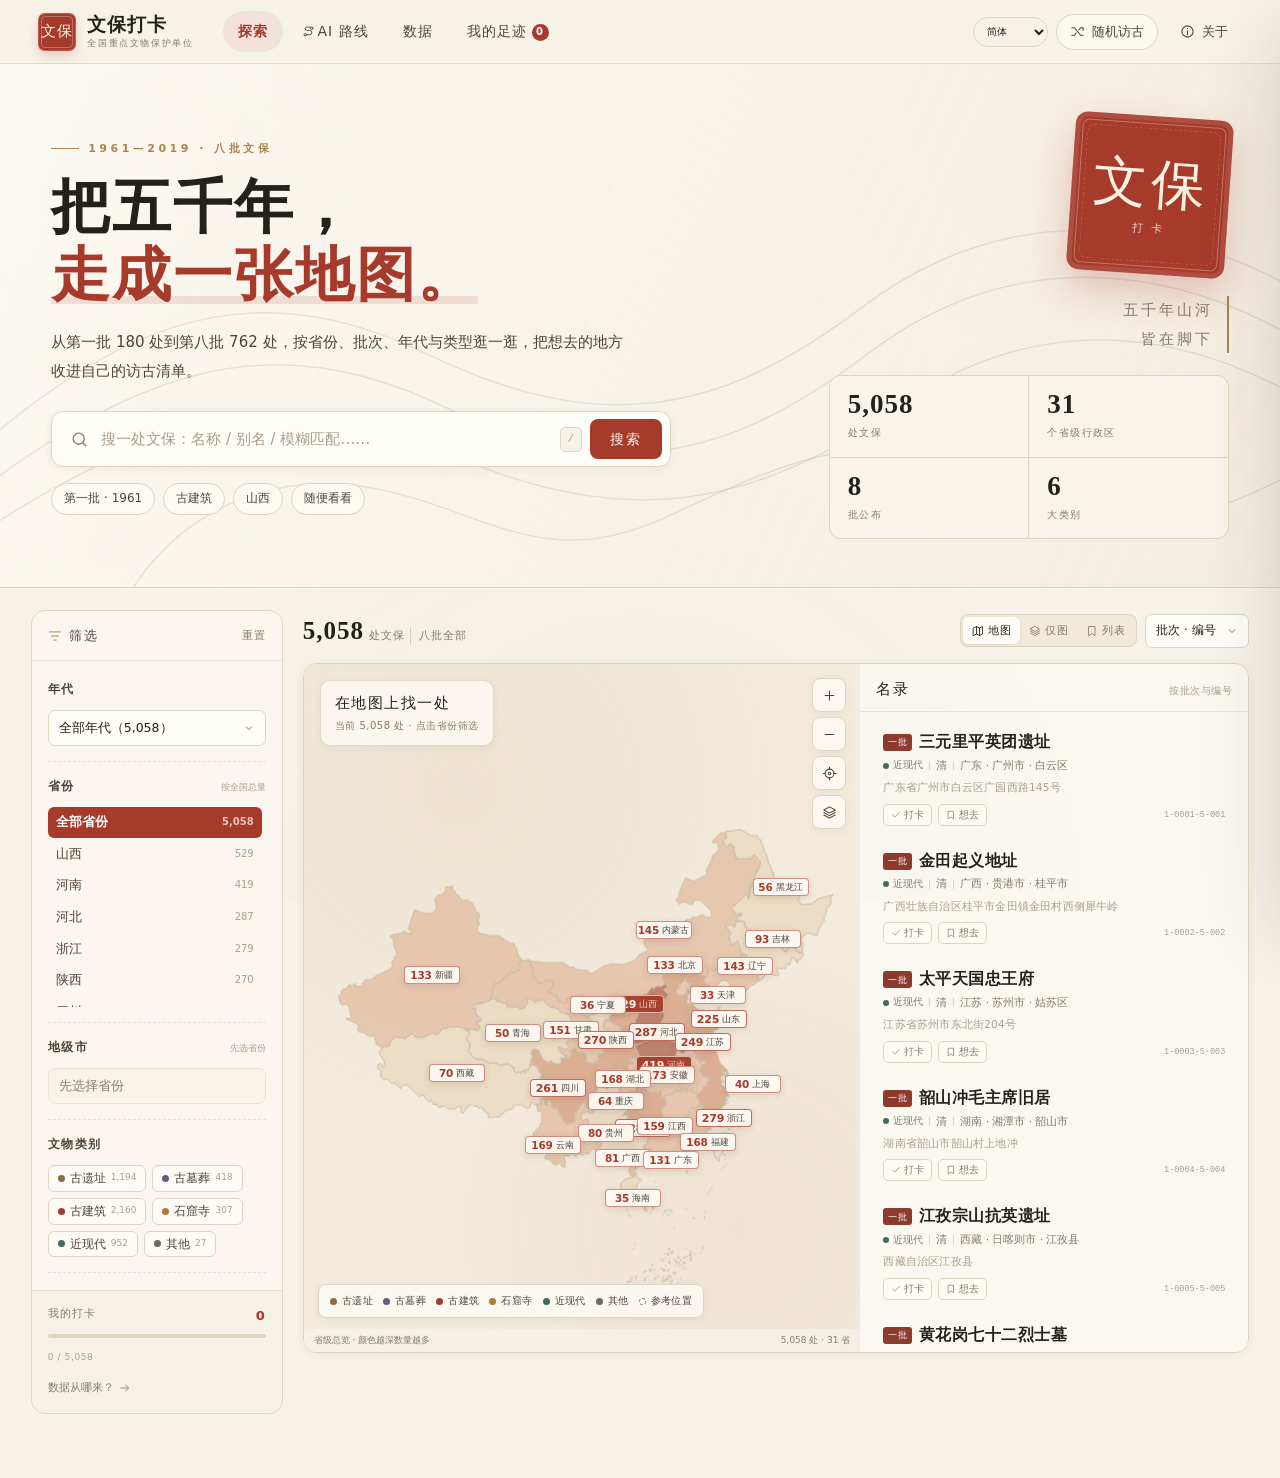
==== index.html @ 7f13c094 "Add files via upload" ====
<!DOCTYPE html>
<html lang="zh-CN">
<head>
<meta charset="utf-8">
<meta name="viewport" content="width=device-width, initial-scale=1, viewport-fit=cover">
<meta name="theme-color" content="#f7f2e8">
<title>文保打卡 · 全国重点文物保护单位地图</title>
<meta name="description" content="聚合国家文物局公布的八批 5058 处全国重点文物保护单位，按省份、批次、类别与年代筛选，在地图上找到下一处想去访古的地方。 / Wenbao Daka: an interactive map of China’s National Key Cultural Heritage Sites.">
<link rel="canonical" href="https://wenbaodaka.com/">
<meta name="robots" content="index,follow">
<meta property="og:type" content="website">
<meta property="og:site_name" content="文保打卡 / Wenbao Daka">
<meta property="og:title" content="文保打卡 · 全国重点文物保护单位地图">
<meta property="og:description" content="5,058 处全国重点文物保护单位，可搜索、筛选、打卡与规划路线。 / An interactive map of China’s National Key Cultural Heritage Sites.">
<meta property="og:url" content="https://wenbaodaka.com/">
<meta name="twitter:card" content="summary">
<meta name="twitter:title" content="文保打卡 · 全国重点文物保护单位地图">
<meta name="twitter:description" content="5,058 处全国重点文物保护单位，可搜索、筛选、打卡与规划路线。">
<link rel="icon" href="data:image/svg+xml,%3Csvg xmlns='http://www.w3.org/2000/svg' viewBox='0 0 64 64'%3E%3Crect width='64' height='64' rx='10' fill='%23a63a2b'/%3E%3Ctext x='32' y='43' font-size='34' text-anchor='middle' fill='%23f7f2e8' font-family='serif'%3E%E6%96%87%3C/text%3E%3C/svg%3E">
<link rel="preconnect" href="https://bkimg.cdn.bcebos.com" crossorigin>
<link rel="stylesheet" href="vendor/leaflet/leaflet.css">
<link rel="stylesheet" href="vendor/markercluster/MarkerCluster.css">
<link rel="stylesheet" href="vendor/markercluster/MarkerCluster.Default.css">
<link rel="stylesheet" href="css/style.css">
</head>
<body>
<svg class="svg-sprite" aria-hidden="true">
  <symbol id="i-search" viewBox="0 0 24 24"><circle cx="11" cy="11" r="7"/><path d="m20 20-3.6-3.6"/></symbol>
  <symbol id="i-map" viewBox="0 0 24 24"><path d="m3 6 6-3 6 3 6-3v15l-6 3-6-3-6 3z"/><path d="M9 3v15M15 6v15"/></symbol>
  <symbol id="i-chart" viewBox="0 0 24 24"><path d="M4 20V10M10 20V4M16 20v-7M22 20H2"/></symbol>
  <symbol id="i-bookmark" viewBox="0 0 24 24"><path d="M6 3h12v18l-6-4-6 4z"/></symbol>
  <symbol id="i-check" viewBox="0 0 24 24"><path d="m4 12 5 5L20 6"/></symbol>
  <symbol id="i-close" viewBox="0 0 24 24"><path d="M5 5l14 14M19 5 5 19"/></symbol>
  <symbol id="i-filter" viewBox="0 0 24 24"><path d="M3 5h18M6 12h12M10 19h4"/></symbol>
  <symbol id="i-compass" viewBox="0 0 24 24"><circle cx="12" cy="12" r="9"/><path d="m15.5 8.5-2 5-5 2 2-5z"/></symbol>
  <symbol id="i-arrow" viewBox="0 0 24 24"><path d="M4 12h15M13 6l6 6-6 6"/></symbol>
  <symbol id="i-copy" viewBox="0 0 24 24"><rect x="8" y="8" width="12" height="12" rx="2"/><path d="M16 8V5a1 1 0 0 0-1-1H5a1 1 0 0 0-1 1v10a1 1 0 0 0 1 1h3"/></symbol>
  <symbol id="i-navi" viewBox="0 0 24 24"><path d="m3 11 18-8-8 18-2-8z"/></symbol>
  <symbol id="i-plus" viewBox="0 0 24 24"><path d="M12 5v14M5 12h14"/></symbol>
  <symbol id="i-minus" viewBox="0 0 24 24"><path d="M5 12h14"/></symbol>
  <symbol id="i-target" viewBox="0 0 24 24"><circle cx="12" cy="12" r="7"/><circle cx="12" cy="12" r="2"/><path d="M12 2v3M12 19v3M2 12h3M19 12h3"/></symbol>
  <symbol id="i-shuffle" viewBox="0 0 24 24"><path d="M3 6h4l10 12h4M17 6h4v4M3 18h4l3-3.6M14 9.5 17 6"/></symbol>
  <symbol id="i-download" viewBox="0 0 24 24"><path d="M12 3v12M7 10l5 5 5-5M4 21h16"/></symbol>
  <symbol id="i-trash" viewBox="0 0 24 24"><path d="M4 7h16M9 7V4h6v3M6 7l1 14h10l1-14M10 11v6M14 11v6"/></symbol>
  <symbol id="i-left" viewBox="0 0 24 24"><path d="m15 5-7 7 7 7"/></symbol>
  <symbol id="i-right" viewBox="0 0 24 24"><path d="m9 5 7 7-7 7"/></symbol>
  <symbol id="i-pin" viewBox="0 0 24 24"><path d="M12 21s7-6.2 7-12A7 7 0 0 0 5 9c0 5.8 7 12 7 12z"/><circle cx="12" cy="9" r="2.5"/></symbol>
  <symbol id="i-calendar" viewBox="0 0 24 24"><rect x="3" y="5" width="18" height="16" rx="2"/><path d="M8 3v4M16 3v4M3 10h18"/></symbol>
  <symbol id="i-info" viewBox="0 0 24 24"><circle cx="12" cy="12" r="9"/><path d="M12 11v6M12 7h.01"/></symbol>
  <symbol id="i-external" viewBox="0 0 24 24"><path d="M14 4h6v6M20 4l-9 9M19 14v5a1 1 0 0 1-1 1H5a1 1 0 0 1-1-1V6a1 1 0 0 1 1-1h5"/></symbol>
  <symbol id="i-layers" viewBox="0 0 24 24"><path d="m12 3 9 5-9 5-9-5z"/><path d="m3 12 9 5 9-5M3 16l9 5 9-5"/></symbol>
  <symbol id="i-pen" viewBox="0 0 24 24"><path d="M4 20h4L20 8l-4-4L4 16z"/><path d="m14 6 4 4"/></symbol>
  <symbol id="i-upload" viewBox="0 0 24 24"><path d="M12 16V4M7 9l5-5 5 5M4 21h16"/></symbol>
  <symbol id="i-route" viewBox="0 0 24 24"><circle cx="6" cy="18" r="2.2"/><circle cx="18" cy="6" r="2.2"/><path d="M8.2 18H14a4 4 0 0 0 0-8H9a3 3 0 0 1 0-6h6.8"/></symbol>
  <symbol id="i-spark" viewBox="0 0 24 24"><path d="M12 2l1.7 5.3L19 9l-5.3 1.7L12 16l-1.7-5.3L5 9l5.3-1.7z"/><path d="M19 15l.8 2.2L22 18l-2.2.8L19 21l-.8-2.2L16 18l2.2-.8z"/></symbol>
  <symbol id="i-train" viewBox="0 0 24 24"><rect x="5" y="3" width="14" height="14" rx="4"/><path d="M5 10h14M8 17l-2 4M16 17l2 4M8 7h.01M16 7h.01"/></symbol>
  <symbol id="i-car" viewBox="0 0 24 24"><path d="m4 14 2-5h12l2 5v5H4z"/><path d="M4 14h16M7 19v2M17 19v2"/><circle cx="7.5" cy="16" r="1.2"/><circle cx="16.5" cy="16" r="1.2"/></symbol>
  <symbol id="i-clock" viewBox="0 0 24 24"><circle cx="12" cy="12" r="9"/><path d="M12 7v5l3 2"/></symbol>
  <symbol id="i-plane" viewBox="0 0 24 24"><path d="m3 13 18-7-7 18-3-8z"/><path d="m11 16 3-3"/></symbol>
  <symbol id="i-walk" viewBox="0 0 24 24"><circle cx="13" cy="4" r="2"/><path d="m10 8-2 5 3 2 1 6M10 8l4 3 3-1M8 21l2-6"/></symbol>
  <symbol id="i-bus" viewBox="0 0 24 24"><rect x="4" y="4" width="16" height="13" rx="3"/><path d="M4 10h16M7 17v3M17 17v3M8 7h.01M16 7h.01"/></symbol>
</svg>

<header class="topbar">
  <a class="brand" href="#/" aria-label="文保打卡首页">
    <span class="brand-seal" data-no-i18n>文保</span>
    <span class="brand-name">文保打卡<small>全国重点文物保护单位</small></span>
  </a>
  <nav class="main-nav" aria-label="主导航">
    <button class="nav-btn is-active" data-view="explore">探索</button>
    <button class="nav-btn" data-view="route"><svg class="nav-route-ico"><use href="#i-route"/></svg>AI 路线</button>
    <button class="nav-btn" data-view="stats">数据</button>
    <button class="nav-btn" data-view="mine">我的足迹<span class="nav-badge js-mine-badge" id="mineBadge">0</span></button>
  </nav>
  <div class="top-actions">
    <label class="lang-switch" title="语言 / Language"><span class="sr-only">语言 / Language</span>
      <select id="langSelect" aria-label="语言 / Language">
        <option value="zh">简体</option>
        <option value="zhHant">繁體</option>
        <option value="en">EN</option>
      </select>
    </label>
    <button class="top-btn" id="randomBtn" title="随机访古"><svg><use href="#i-shuffle"/></svg><span>随机访古</span></button>
    <button class="top-btn ghost" id="aboutBtn" title="关于数据"><svg><use href="#i-info"/></svg><span>关于</span></button>
  </div>
</header>

<nav class="mobile-nav" aria-label="移动端主导航">
  <button class="nav-btn is-active" data-view="explore"><svg><use href="#i-compass"/></svg><span>探索</span></button>
  <button class="nav-btn" data-view="route"><svg><use href="#i-route"/></svg><span>路线</span></button>
  <button class="nav-btn" data-view="stats"><svg><use href="#i-chart"/></svg><span>数据</span></button>
  <button class="nav-btn" data-view="mine"><svg><use href="#i-bookmark"/></svg><span>我的足迹</span><b class="nav-badge js-mine-badge">0</b></button>
</nav>

<main>
  <section class="view" id="exploreView">
    <section class="hero">
      <div class="hero-bg" aria-hidden="true">
        <svg viewBox="0 0 900 420" preserveAspectRatio="xMidYMid slice">
          <g fill="none" stroke="currentColor" stroke-width="1">
            <path d="M-20 330c120-90 210-120 330-64s200 40 300-36 220-70 330 8"/>
            <path d="M-20 360c130-86 220-110 340-58s210 36 310-34 210-62 320 16"/>
            <path d="M-20 300c110-96 200-128 320-70s205 44 305-32 220-72 335 4"/>
            <path d="M80 420c30-70 100-110 180-96s120 62 210 20 150-70 240-22 140 22 220-18"/>
          </g>
        </svg>
      </div>
      <div class="hero-inner">
        <div class="hero-copy">
          <div class="eyebrow"><span></span>1961—2019 · 八批文保</div>
          <h1>把五千年，<br><em>走成一张地图。</em></h1>
          <p class="hero-lead">从第一批 180 处到第八批 762 处，按省份、批次、年代与类型逛一逛，把想去的地方收进自己的访古清单。</p>
          <form class="hero-search" id="searchForm" role="search">
            <svg class="search-icon"><use href="#i-search"/></svg>
            <input id="searchInput" type="search" autocomplete="off" placeholder="搜一处文保：名称 / 别名 / 模糊匹配……" aria-label="搜索全国重点文物保护单位">
            <kbd>/</kbd>
            <button type="submit" class="search-go">搜索</button>
          </form>
          <div class="hero-quick" id="heroQuick">
            <button data-quick="batch:1">第一批 · 1961</button>
            <button data-quick="cat:2">古建筑</button>
            <button data-quick="prov:山西">山西</button>
            <button data-quick="random">随便看看</button>
          </div>
        </div>
        <div class="hero-art" aria-hidden="true">
          <div class="hero-seal" data-no-i18n>文保<small>打卡</small></div>
          <div class="hero-note">五千年山河<br>皆在脚下</div>
          <div class="hero-stats">
            <div><strong id="heroTotal">5058</strong><span>处文保</span></div>
            <div><strong>31</strong><span>个省级行政区</span></div>
            <div><strong>8</strong><span>批公布</span></div>
            <div><strong>6</strong><span>大类别</span></div>
          </div>
        </div>
      </div>
    </section>

    <section class="en-guide" id="enGuide" hidden>
      <div class="en-guide-inner">
        <div class="en-guide-head">
          <span class="eyebrow"><span></span>FOR INTERNATIONAL VISITORS</span>
          <h2>A field guide to China&rsquo;s protected heritage</h2>
          <p>This map covers all 5,058 National Key Cultural Heritage Sites announced from 1961 to 2019. Use <strong>Explore</strong> to filter by period, province, city, category and batch; search works in English names and common Chinese names.</p>
        </div>
        <ul class="en-guide-list">
          <li><strong>Names &amp; addresses</strong> stay in Chinese so you can show them to a taxi driver or copy them into a map app. Tap a site to see its official address and one-tap Amap / Baidu / Tencent links.</li>
          <li><strong>AI Route</strong> automatically chooses high-speed rail or flights between cities, then walking, bus/metro or taxi in town. Train times are estimates: always check 12306 or a station counter for the exact train.</li>
          <li><strong>Check-ins &amp; wishlist</strong> are stored only in this browser. Open <strong>My Trail</strong> to export a backup. Many sites are closed on Mondays or require booking; check the official notice before travelling.</li>
        </ul>
      </div>
    </section>

    <section class="workspace">
      <div class="sidebar-backdrop" id="sidebarBackdrop"></div>
      <aside class="sidebar" id="sidebar">
        <div class="sidebar-head">
          <span><svg><use href="#i-filter"/></svg>筛选</span>
          <div class="sidebar-head-actions">
            <button id="resetFilters">重置</button>
            <button class="sidebar-close" id="sidebarClose" aria-label="关闭筛选"><svg><use href="#i-close"/></svg></button>
          </div>
        </div>
        <div class="filter-scroll">
          <div class="filter-group">
            <div class="filter-title">年代</div>
            <select id="eraSelect" class="select"><option value="">全部年代</option></select>
          </div>
          <div class="filter-group">
            <div class="filter-title">省份 <span class="filter-hint">按全国总量</span></div>
            <div class="province-list" id="provinceList"></div>
          </div>
          <div class="filter-group">
            <div class="filter-title">地级市 <span class="filter-hint" id="cityHint">先选省份</span></div>
            <select id="citySelect" class="select" aria-label="地级市" disabled>
              <option value="">先选择省份</option>
            </select>
          </div>
          <div class="filter-group">
            <div class="filter-title">文物类别</div>
            <div class="chip-grid" id="catFilters"></div>
          </div>
          <div class="filter-group">
            <div class="filter-title">公布批次</div>
            <div class="chip-grid" id="batchFilters"></div>
          </div>
          <div class="filter-group">
            <label class="switch-row">
              <span>只看还没打卡的</span>
              <input type="checkbox" id="onlyUnvisited">
              <i></i>
            </label>
            <label class="switch-row">
              <span>只看想去清单</span>
              <input type="checkbox" id="onlyWish">
              <i></i>
            </label>
          </div>
        </div>
        <div class="sidebar-foot">
          <div class="mini-progress">
            <div><span>我的打卡</span><b id="sideVisited">0</b></div>
            <div class="bar"><i id="sideProgress"></i></div>
            <small id="sideProgressText">0 / 5058</small>
          </div>
          <button class="text-link" id="sidebarAbout">数据从哪来？<svg><use href="#i-arrow"/></svg></button>
        </div>
      </aside>

      <div class="main-panel">
        <div class="result-bar">
          <div class="result-main">
            <button class="mobile-filter" id="mobileFilter"><svg><use href="#i-filter"/></svg>筛选</button>
            <div class="result-count"><strong id="resultCount">5058</strong><span>处文保</span><span class="result-sub" id="resultSub">八批全部</span></div>
            <div class="active-filters" id="activeFilters"></div>
          </div>
          <div class="result-actions">
            <div class="segmented" id="viewToggle" role="group" aria-label="视图切换">
              <button data-mode="both" class="is-active" title="地图与列表"><svg><use href="#i-map"/></svg><span>地图</span></button>
              <button data-mode="map" title="仅地图"><svg><use href="#i-layers"/></svg><span>仅图</span></button>
              <button data-mode="list" title="仅列表"><svg><use href="#i-bookmark"/></svg><span>列表</span></button>
            </div>
            <select id="sortSelect" class="select small" aria-label="排序方式">
              <option value="default">批次 · 编号</option>
              <option value="name">名称</option>
              <option value="era">年代</option>
              <option value="random">随机</option>
            </select>
          </div>
        </div>

        <div class="mobile-prov-strip" id="mobileProvStrip" aria-label="各省文保数量"></div>

        <div class="split" id="split">
          <div class="map-panel">
            <div id="map" role="application" aria-label="全国重点文物保护单位地图"></div>
            <div class="map-top">
              <div class="map-title">在地图上找一处</div>
              <div class="map-sub" id="mapSub">点击省份可筛选 · 滚轮缩放</div>
            </div>
            <div class="map-tools">
              <button id="zoomIn" title="放大" aria-label="放大"><svg><use href="#i-plus"/></svg></button>
              <button id="zoomOut" title="缩小" aria-label="缩小"><svg><use href="#i-minus"/></svg></button>
              <button id="zoomHome" title="回到全国" aria-label="回到全国"><svg><use href="#i-target"/></svg></button>
              <button id="layerBtn" title="切换底图" aria-label="切换底图"><svg><use href="#i-layers"/></svg></button>
            </div>
            <div class="map-legend" id="mapLegend"></div>
            <div class="map-foot">
              <span>© 高德地图</span>
              <span id="mapFootStats">5058 处 · 8 批</span>
            </div>
          </div>
          <div class="list-panel">
            <div class="list-head">
              <span>名录</span>
              <small id="listHint">按批次与编号排列</small>
            </div>
            <div class="site-list" id="siteList"></div>
            <div class="list-sentinel" id="listSentinel"></div>
            <div class="list-empty" id="listEmpty" hidden>
              <div class="empty-seal">无</div>
              <p>没有找到匹配的文保</p>
              <button id="emptyReset">清空筛选</button>
            </div>
          </div>
        </div>
      </div>
    </section>
  </section>

  <section class="view page-view route-view" id="routeView" hidden>
    <div class="page-inner route-inner">
      <header class="page-head route-head">
        <div class="eyebrow"><span></span>AI ROUTE · 行程助手</div>
        <h2>把想去的地方，<em>排成一条路。</em></h2>
        <p>从你的「想去」清单出发，或框选一片区域按兴趣推荐。按地理顺序拆分每日行程，估算火车、自驾和混合交通的走法。</p>
      </header>

      <div class="route-layout">
        <div class="route-panel">
          <div class="route-tabs" id="routeModeTabs" role="tablist">
            <button type="button" data-route-mode="wish" class="is-active" role="tab" aria-selected="true">按想去清单</button>
            <button type="button" data-route-mode="fuzzy" role="tab" aria-selected="false">按兴趣区域</button>
          </div>

          <div class="route-mode-panel" id="routeWishPanel">
            <div class="route-panel-head">
              <div>
                <strong>我的想去清单</strong>
                <span id="routeWishCount">0 处</span>
              </div>
              <a href="#/" class="route-mini-link" data-route-explore>去探索添加 →</a>
            </div>
            <div class="route-wish-list" id="routeWishList"></div>
            <div class="route-empty" id="routeWishEmpty">
              还没有标记想去的地方。去地图或名录里点开一处文保，点一下「想去」就会出现在这里。
            </div>
          </div>

          <div class="route-mode-panel" id="routeFuzzyPanel" hidden>
            <div class="route-field">
              <div class="route-label">想看什么 <small>可多选</small></div>
              <div class="chip-grid route-cat-chips" id="routeCatChips"></div>
            </div>
            <div class="route-grid-2">
              <label class="route-field">
                <span class="route-label">年代</span>
                <select id="routeEra" class="select"><option value="">不限年代</option></select>
              </label>
              <label class="route-field">
                <span class="route-label">省份</span>
                <select id="routeProvince" class="select"><option value="">不限省份</option></select>
              </label>
            </div>
            <label class="route-field">
              <span class="route-label">城市 <small>可选</small></span>
              <select id="routeCity" class="select"><option value="">不限城市</option></select>
            </label>
            <div class="route-region-box">
              <div>
                <strong>大致区域</strong>
                <span id="routeRegionLabel">未框选</span>
              </div>
              <div class="route-region-actions">
                <button type="button" class="route-btn small" id="routeDrawBtn">在地图上框选</button>
                <button type="button" class="route-btn small" id="routeUseViewBtn">用当前范围</button>
                <button type="button" class="route-btn ghost small" id="routeClearRegion">清除框选</button>
              </div>
            </div>
            <div class="route-hint">手机上先把地图缩放 / 拖动到目标区域，再点「用当前范围」；也可以直接按省份 / 城市筛选。</div>
          </div>

          <div class="route-common">
            <div class="route-grid-2">
              <label class="route-field route-origin-field">
                <span class="route-label">出发地</span>
                <span class="route-origin-row">
                  <input id="routeOrigin" class="route-input" list="routeCityOptions" placeholder="如：北京 / 太原" autocomplete="off">
                  <button type="button" class="route-locate" id="routeLocate" title="使用当前位置"><svg><use href="#i-target"/></svg></button>
                </span>
                <datalist id="routeCityOptions"></datalist>
              </label>
              <label class="route-field">
                <span class="route-label">天数</span>
                <select id="routeDays" class="select">
                  <option value="1">1 天</option>
                  <option value="2">2 天</option>
                  <option value="3" selected>3 天</option>
                  <option value="4">4 天</option>
                  <option value="5">5 天</option>
                  <option value="6">6 天</option>
                  <option value="7">7 天</option>
                </select>
              </label>
            </div>
            <label class="route-field">
              <span class="route-label">出发日期 <small>用于车次 / 航班查询</small></span>
              <input id="routeDate" class="route-input" type="date">
            </label>
            <div class="route-grid-2">
              <label class="route-field">
                <span class="route-label">节奏</span>
                <select id="routePace" class="select">
                  <option value="easy">轻松 · 每天 2 处</option>
                  <option value="standard" selected>标准 · 每天 3 处</option>
                  <option value="tight">紧凑 · 每天 4 处</option>
                </select>
              </label>
              <label class="route-field">
                <span class="route-label">当地交通 <small>车站/景点之间</small></span>
                <select id="routeLocal" class="select">
                  <option value="auto" selected>自动：近步行 / 中公交 / 远打车</option>
                  <option value="transit">公共交通优先</option>
                  <option value="taxi">打车为主</option>
                </select>
              </label>
            </div>
            <div class="route-hint">交通方式由系统按距离自动选择：跨城优先高铁 / 动车，远途比较飞机；市内按距离安排步行、公交或打车。</div>
            <label class="route-check">
              <input type="checkbox" id="routeExcludeVisited">
              <span>排除已打卡</span>
            </label>
          </div>

          <div class="route-actions">
            <button type="button" class="route-generate" id="routeGenerate">生成路线 <svg><use href="#i-spark"/></svg></button>
            <span class="route-status" id="routeStatus">本地智能规划 · 车次 / 航班 / 开放时间以官方为准</span>
            <button type="button" class="route-load" id="routeLoadSaved" hidden>读取上次路线</button>
          </div>
        </div>

        <aside class="route-map-card">
          <div class="route-map-head">
            <div>
              <strong>路线地图</strong>
              <span id="routeMapCount">—</span>
            </div>
            <span class="route-map-legend"><i></i>候选点</span>
          </div>
          <div class="route-map" id="routeMap"></div>
          <div class="route-map-tools">
            <button type="button" class="route-map-btn" id="routeMapDraw">框选区域</button>
            <button type="button" class="route-map-btn" id="routeMapUseView">用当前范围</button>
            <button type="button" class="route-map-btn ghost" id="routeMapClear">清除框选</button>
            <span id="routeMapRegion">中国 · 未框选</span>
          </div>
          <div class="route-map-hint" id="routeMapHint">手机上先缩放 / 拖动地图，再点「用当前范围」；桌面也可以拖矩形框选。</div>
        </aside>
      </div>

      <div class="route-result" id="routeResult">
        <div class="route-result-empty">
          <div class="route-result-mark">路</div>
          <h3>还没有生成路线</h3>
          <p>先去「想去」里收几处文保，或者切到「按兴趣区域」，框一片地方，让行程助手排一下。</p>
        </div>
      </div>
    </div>
  </section>

  <section class="view page-view" id="statsView" hidden>
    <div class="page-inner">
      <header class="page-head">
        <div class="eyebrow"><span></span>DATA · 八批文保</div>
        <h2>5058 处文保，<em>如何分布？</em></h2>
        <p>从省份、批次、类别与年代四个切面，看看这份跨越五千年的名单。</p>
      </header>
      <div id="statsContent"></div>
    </div>
  </section>

  <section class="view page-view" id="mineView" hidden>
    <div class="page-inner">
      <header class="page-head">
        <div class="eyebrow"><span></span>MY TRAIL · 我的足迹</div>
        <h2>你走过的，<em>才是你的。</em></h2>
        <p>打卡与想去都只保存在这台设备的浏览器里，不会上传。可以随时导出备份。</p>
      </header>
      <div id="mineContent"></div>
    </div>
  </section>
</main>

<div class="drawer-backdrop" id="drawerBackdrop"></div>
<aside class="drawer" id="drawer" aria-hidden="true" aria-label="文保详情">
  <div class="drawer-scroll" id="drawerContent"></div>
</aside>

<div class="modal-backdrop" id="modalBackdrop"></div>
<div class="modal" id="aboutModal" role="dialog" aria-modal="true" aria-labelledby="aboutTitle" hidden>
  <button class="modal-close" id="aboutClose" aria-label="关闭"><svg><use href="#i-close"/></svg></button>
  <div class="modal-body">
    <div class="eyebrow"><span></span>ABOUT THE DATA</div>
    <h2 id="aboutTitle">关于这份名单</h2>
    <p>「全国重点文物保护单位」是中国不可移动文物的最高保护级别。1961 年至 2019 年，国务院先后公布八批，共 5058 处（不含合并项目）。本站把它们整理成可搜索、可筛选、可打卡的地图。</p>
    <h3>数据来源</h3>
    <ul class="source-list" id="sourceList"></ul>
    <h3>坐标与地址</h3>
    <p id="aboutDisclaimer"></p>
    <p>点位由公开地理编码数据生成；少部分较早批次或同名文保单位的坐标存在偏差，本站结合官方公布地址对明显偏离的点位做了校正。若你发现错误，欢迎以官方公布信息为准。</p>
    <h3>图文说明</h3>
    <p>简介与图片主要来自百度百科（缺失项由本站根据国家文物局公布名录整理），版权归原作者及百度百科所有，仅用于本页面展示；如权利人认为不妥，请联系删除。</p>
    <h3>打卡说明</h3>
    <p>「打卡」和「想去」只写入浏览器 localStorage，不会上传服务器。清理浏览器数据会丢失记录，建议在「我的足迹」中导出备份。</p>
    <h3>版本</h3>
    <p>文保打卡 v1.0 · 数据构建于 <span id="buildDate">2026</span> · 共 <span id="aboutTotal">5058</span> 处</p>
    <div class="modal-foot">
      <a href="https://www.ncha.gov.cn/" target="_blank" rel="noopener">国家文物局<svg><use href="#i-external"/></svg></a>
      <a href="https://doi.org/10.3974/geodb.2024.01.09.V1" target="_blank" rel="noopener">坐标数据集 DOI<svg><use href="#i-external"/></svg></a>
    </div>
  </div>
</div>

<div class="lightbox" id="lightbox" hidden>
  <button class="lightbox-close" id="lightboxClose" aria-label="关闭图片"><svg><use href="#i-close"/></svg></button>
  <img id="lightboxImg" alt="" referrerpolicy="no-referrer">
  <div class="lightbox-caption" id="lightboxCaption"></div>
</div>

<div class="toast" id="toast" role="status" aria-live="polite"></div>
<button class="back-top" id="backTop" aria-label="回到顶部"><svg><use href="#i-left"/></svg></button>

<script src="vendor/leaflet/leaflet.js"></script>
<script src="vendor/markercluster/leaflet.markercluster.js"></script>
<script type="module" src="js/app.js"></script>
</body>
</html>
---- vendor/leaflet/leaflet.css ----
/* required styles */

.leaflet-pane,
.leaflet-tile,
.leaflet-marker-icon,
.leaflet-marker-shadow,
.leaflet-tile-container,
.leaflet-pane > svg,
.leaflet-pane > canvas,
.leaflet-zoom-box,
.leaflet-image-layer,
.leaflet-layer {
	position: absolute;
	left: 0;
	top: 0;
	}
.leaflet-container {
	overflow: hidden;
	}
.leaflet-tile,
.leaflet-marker-icon,
.leaflet-marker-shadow {
	-webkit-user-select: none;
	   -moz-user-select: none;
	        user-select: none;
	  -webkit-user-drag: none;
	}
/* Prevents IE11 from highlighting tiles in blue */
.leaflet-tile::selection {
	background: transparent;
}
/* Safari renders non-retina tile on retina better with this, but Chrome is worse */
.leaflet-safari .leaflet-tile {
	image-rendering: -webkit-optimize-contrast;
	}
/* hack that prevents hw layers "stretching" when loading new tiles */
.leaflet-safari .leaflet-tile-container {
	width: 1600px;
	height: 1600px;
	-webkit-transform-origin: 0 0;
	}
.leaflet-marker-icon,
.leaflet-marker-shadow {
	display: block;
	}
/* .leaflet-container svg: reset svg max-width decleration shipped in Joomla! (joomla.org) 3.x */
/* .leaflet-container img: map is broken in FF if you have max-width: 100% on tiles */
.leaflet-container .leaflet-overlay-pane svg {
	max-width: none !important;
	max-height: none !important;
	}
.leaflet-container .leaflet-marker-pane img,
.leaflet-container .leaflet-shadow-pane img,
.leaflet-container .leaflet-tile-pane img,
.leaflet-container img.leaflet-image-layer,
.leaflet-container .leaflet-tile {
	max-width: none !important;
	max-height: none !important;
	width: auto;
	padding: 0;
	}

.leaflet-container img.leaflet-tile {
	/* See: https://bugs.chromium.org/p/chromium/issues/detail?id=600120 */
	mix-blend-mode: plus-lighter;
}

.leaflet-container.leaflet-touch-zoom {
	-ms-touch-action: pan-x pan-y;
	touch-action: pan-x pan-y;
	}
.leaflet-container.leaflet-touch-drag {
	-ms-touch-action: pinch-zoom;
	/* Fallback for FF which doesn't support pinch-zoom */
	touch-action: none;
	touch-action: pinch-zoom;
}
.leaflet-container.leaflet-touch-drag.leaflet-touch-zoom {
	-ms-touch-action: none;
	touch-action: none;
}
.leaflet-container {
	-webkit-tap-highlight-color: transparent;
}
.leaflet-container a {
	-webkit-tap-highlight-color: rgba(51, 181, 229, 0.4);
}
.leaflet-tile {
	filter: inherit;
	visibility: hidden;
	}
.leaflet-tile-loaded {
	visibility: inherit;
	}
.leaflet-zoom-box {
	width: 0;
	height: 0;
	-moz-box-sizing: border-box;
	     box-sizing: border-box;
	z-index: 800;
	}
/* workaround for https://bugzilla.mozilla.org/show_bug.cgi?id=888319 */
.leaflet-overlay-pane svg {
	-moz-user-select: none;
	}

.leaflet-pane         { z-index: 400; }

.leaflet-tile-pane    { z-index: 200; }
.leaflet-overlay-pane { z-index: 400; }
.leaflet-shadow-pane  { z-index: 500; }
.leaflet-marker-pane  { z-index: 600; }
.leaflet-tooltip-pane   { z-index: 650; }
.leaflet-popup-pane   { z-index: 700; }

.leaflet-map-pane canvas { z-index: 100; }
.leaflet-map-pane svg    { z-index: 200; }

.leaflet-vml-shape {
	width: 1px;
	height: 1px;
	}
.lvml {
	behavior: url(#default#VML);
	display: inline-block;
	position: absolute;
	}


/* control positioning */

.leaflet-control {
	position: relative;
	z-index: 800;
	pointer-events: visiblePainted; /* IE 9-10 doesn't have auto */
	pointer-events: auto;
	}
.leaflet-top,
.leaflet-bottom {
	position: absolute;
	z-index: 1000;
	pointer-events: none;
	}
.leaflet-top {
	top: 0;
	}
.leaflet-right {
	right: 0;
	}
.leaflet-bottom {
	bottom: 0;
	}
.leaflet-left {
	left: 0;
	}
.leaflet-control {
	float: left;
	clear: both;
	}
.leaflet-right .leaflet-control {
	float: right;
	}
.leaflet-top .leaflet-control {
	margin-top: 10px;
	}
.leaflet-bottom .leaflet-control {
	margin-bottom: 10px;
	}
.leaflet-left .leaflet-control {
	margin-left: 10px;
	}
.leaflet-right .leaflet-control {
	margin-right: 10px;
	}


/* zoom and fade animations */

.leaflet-fade-anim .leaflet-popup {
	opacity: 0;
	-webkit-transition: opacity 0.2s linear;
	   -moz-transition: opacity 0.2s linear;
	        transition: opacity 0.2s linear;
	}
.leaflet-fade-anim .leaflet-map-pane .leaflet-popup {
	opacity: 1;
	}
.leaflet-zoom-animated {
	-webkit-transform-origin: 0 0;
	    -ms-transform-origin: 0 0;
	        transform-origin: 0 0;
	}
svg.leaflet-zoom-animated {
	will-change: transform;
}

.leaflet-zoom-anim .leaflet-zoom-animated {
	-webkit-transition: -webkit-transform 0.25s cubic-bezier(0,0,0.25,1);
	   -moz-transition:    -moz-transform 0.25s cubic-bezier(0,0,0.25,1);
	        transition:         transform 0.25s cubic-bezier(0,0,0.25,1);
	}
.leaflet-zoom-anim .leaflet-tile,
.leaflet-pan-anim .leaflet-tile {
	-webkit-transition: none;
	   -moz-transition: none;
	        transition: none;
	}

.leaflet-zoom-anim .leaflet-zoom-hide {
	visibility: hidden;
	}


/* cursors */

.leaflet-interactive {
	cursor: pointer;
	}
.leaflet-grab {
	cursor: -webkit-grab;
	cursor:    -moz-grab;
	cursor:         grab;
	}
.leaflet-crosshair,
.leaflet-crosshair .leaflet-interactive {
	cursor: crosshair;
	}
.leaflet-popup-pane,
.leaflet-control {
	cursor: auto;
	}
.leaflet-dragging .leaflet-grab,
.leaflet-dragging .leaflet-grab .leaflet-interactive,
.leaflet-dragging .leaflet-marker-draggable {
	cursor: move;
	cursor: -webkit-grabbing;
	cursor:    -moz-grabbing;
	cursor:         grabbing;
	}

/* marker & overlays interactivity */
.leaflet-marker-icon,
.leaflet-marker-shadow,
.leaflet-image-layer,
.leaflet-pane > svg path,
.leaflet-tile-container {
	pointer-events: none;
	}

.leaflet-marker-icon.leaflet-interactive,
.leaflet-image-layer.leaflet-interactive,
.leaflet-pane > svg path.leaflet-interactive,
svg.leaflet-image-layer.leaflet-interactive path {
	pointer-events: visiblePainted; /* IE 9-10 doesn't have auto */
	pointer-events: auto;
	}

/* visual tweaks */

.leaflet-container {
	background: #ddd;
	outline-offset: 1px;
	}
.leaflet-container a {
	color: #0078A8;
	}
.leaflet-zoom-box {
	border: 2px dotted #38f;
	background: rgba(255,255,255,0.5);
	}


/* general typography */
.leaflet-container {
	font-family: "Helvetica Neue", Arial, Helvetica, sans-serif;
	font-size: 12px;
	font-size: 0.75rem;
	line-height: 1.5;
	}


/* general toolbar styles */

.leaflet-bar {
	box-shadow: 0 1px 5px rgba(0,0,0,0.65);
	border-radius: 4px;
	}
.leaflet-bar a {
	background-color: #fff;
	border-bottom: 1px solid #ccc;
	width: 26px;
	height: 26px;
	line-height: 26px;
	display: block;
	text-align: center;
	text-decoration: none;
	color: black;
	}
.leaflet-bar a,
.leaflet-control-layers-toggle {
	background-position: 50% 50%;
	background-repeat: no-repeat;
	display: block;
	}
.leaflet-bar a:hover,
.leaflet-bar a:focus {
	background-color: #f4f4f4;
	}
.leaflet-bar a:first-child {
	border-top-left-radius: 4px;
	border-top-right-radius: 4px;
	}
.leaflet-bar a:last-child {
	border-bottom-left-radius: 4px;
	border-bottom-right-radius: 4px;
	border-bottom: none;
	}
.leaflet-bar a.leaflet-disabled {
	cursor: default;
	background-color: #f4f4f4;
	color: #bbb;
	}

.leaflet-touch .leaflet-bar a {
	width: 30px;
	height: 30px;
	line-height: 30px;
	}
.leaflet-touch .leaflet-bar a:first-child {
	border-top-left-radius: 2px;
	border-top-right-radius: 2px;
	}
.leaflet-touch .leaflet-bar a:last-child {
	border-bottom-left-radius: 2px;
	border-bottom-right-radius: 2px;
	}

/* zoom control */

.leaflet-control-zoom-in,
.leaflet-control-zoom-out {
	font: bold 18px 'Lucida Console', Monaco, monospace;
	text-indent: 1px;
	}

.leaflet-touch .leaflet-control-zoom-in, .leaflet-touch .leaflet-control-zoom-out  {
	font-size: 22px;
	}


/* layers control */

.leaflet-control-layers {
	box-shadow: 0 1px 5px rgba(0,0,0,0.4);
	background: #fff;
	border-radius: 5px;
	}
.leaflet-control-layers-toggle {
	background-image: url(images/layers.png);
	width: 36px;
	height: 36px;
	}
.leaflet-retina .leaflet-control-layers-toggle {
	background-image: url(images/layers-2x.png);
	background-size: 26px 26px;
	}
.leaflet-touch .leaflet-control-layers-toggle {
	width: 44px;
	height: 44px;
	}
.leaflet-control-layers .leaflet-control-layers-list,
.leaflet-control-layers-expanded .leaflet-control-layers-toggle {
	display: none;
	}
.leaflet-control-layers-expanded .leaflet-control-layers-list {
	display: block;
	position: relative;
	}
.leaflet-control-layers-expanded {
	padding: 6px 10px 6px 6px;
	color: #333;
	background: #fff;
	}
.leaflet-control-layers-scrollbar {
	overflow-y: scroll;
	overflow-x: hidden;
	padding-right: 5px;
	}
.leaflet-control-layers-selector {
	margin-top: 2px;
	position: relative;
	top: 1px;
	}
.leaflet-control-layers label {
	display: block;
	font-size: 13px;
	font-size: 1.08333em;
	}
.leaflet-control-layers-separator {
	height: 0;
	border-top: 1px solid #ddd;
	margin: 5px -10px 5px -6px;
	}

/* Default icon URLs */
.leaflet-default-icon-path { /* used only in path-guessing heuristic, see L.Icon.Default */
	background-image: url(images/marker-icon.png);
	}


/* attribution and scale controls */

.leaflet-container .leaflet-control-attribution {
	background: #fff;
	background: rgba(255, 255, 255, 0.8);
	margin: 0;
	}
.leaflet-control-attribution,
.leaflet-control-scale-line {
	padding: 0 5px;
	color: #333;
	line-height: 1.4;
	}
.leaflet-control-attribution a {
	text-decoration: none;
	}
.leaflet-control-attribution a:hover,
.leaflet-control-attribution a:focus {
	text-decoration: underline;
	}
.leaflet-attribution-flag {
	display: inline !important;
	vertical-align: baseline !important;
	width: 1em;
	height: 0.6669em;
	}
.leaflet-left .leaflet-control-scale {
	margin-left: 5px;
	}
.leaflet-bottom .leaflet-control-scale {
	margin-bottom: 5px;
	}
.leaflet-control-scale-line {
	border: 2px solid #777;
	border-top: none;
	line-height: 1.1;
	padding: 2px 5px 1px;
	white-space: nowrap;
	-moz-box-sizing: border-box;
	     box-sizing: border-box;
	background: rgba(255, 255, 255, 0.8);
	text-shadow: 1px 1px #fff;
	}
.leaflet-control-scale-line:not(:first-child) {
	border-top: 2px solid #777;
	border-bottom: none;
	margin-top: -2px;
	}
.leaflet-control-scale-line:not(:first-child):not(:last-child) {
	border-bottom: 2px solid #777;
	}

.leaflet-touch .leaflet-control-attribution,
.leaflet-touch .leaflet-control-layers,
.leaflet-touch .leaflet-bar {
	box-shadow: none;
	}
.leaflet-touch .leaflet-control-layers,
.leaflet-touch .leaflet-bar {
	border: 2px solid rgba(0,0,0,0.2);
	background-clip: padding-box;
	}


/* popup */

.leaflet-popup {
	position: absolute;
	text-align: center;
	margin-bottom: 20px;
	}
.leaflet-popup-content-wrapper {
	padding: 1px;
	text-align: left;
	border-radius: 12px;
	}
.leaflet-popup-content {
	margin: 13px 24px 13px 20px;
	line-height: 1.3;
	font-size: 13px;
	font-size: 1.08333em;
	min-height: 1px;
	}
.leaflet-popup-content p {
	margin: 17px 0;
	margin: 1.3em 0;
	}
.leaflet-popup-tip-container {
	width: 40px;
	height: 20px;
	position: absolute;
	left: 50%;
	margin-top: -1px;
	margin-left: -20px;
	overflow: hidden;
	pointer-events: none;
	}
.leaflet-popup-tip {
	width: 17px;
	height: 17px;
	padding: 1px;

	margin: -10px auto 0;
	pointer-events: auto;

	-webkit-transform: rotate(45deg);
	   -moz-transform: rotate(45deg);
	    -ms-transform: rotate(45deg);
	        transform: rotate(45deg);
	}
.leaflet-popup-content-wrapper,
.leaflet-popup-tip {
	background: white;
	color: #333;
	box-shadow: 0 3px 14px rgba(0,0,0,0.4);
	}
.leaflet-container a.leaflet-popup-close-button {
	position: absolute;
	top: 0;
	right: 0;
	border: none;
	text-align: center;
	width: 24px;
	height: 24px;
	font: 16px/24px Tahoma, Verdana, sans-serif;
	color: #757575;
	text-decoration: none;
	background: transparent;
	}
.leaflet-container a.leaflet-popup-close-button:hover,
.leaflet-container a.leaflet-popup-close-button:focus {
	color: #585858;
	}
.leaflet-popup-scrolled {
	overflow: auto;
	}

.leaflet-oldie .leaflet-popup-content-wrapper {
	-ms-zoom: 1;
	}
.leaflet-oldie .leaflet-popup-tip {
	width: 24px;
	margin: 0 auto;

	-ms-filter: "progid:DXImageTransform.Microsoft.Matrix(M11=0.70710678, M12=0.70710678, M21=-0.70710678, M22=0.70710678)";
	filter: progid:DXImageTransform.Microsoft.Matrix(M11=0.70710678, M12=0.70710678, M21=-0.70710678, M22=0.70710678);
	}

.leaflet-oldie .leaflet-control-zoom,
.leaflet-oldie .leaflet-control-layers,
.leaflet-oldie .leaflet-popup-content-wrapper,
.leaflet-oldie .leaflet-popup-tip {
	border: 1px solid #999;
	}


/* div icon */

.leaflet-div-icon {
	background: #fff;
	border: 1px solid #666;
	}


/* Tooltip */
/* Base styles for the element that has a tooltip */
.leaflet-tooltip {
	position: absolute;
	padding: 6px;
	background-color: #fff;
	border: 1px solid #fff;
	border-radius: 3px;
	color: #222;
	white-space: nowrap;
	-webkit-user-select: none;
	-moz-user-select: none;
	-ms-user-select: none;
	user-select: none;
	pointer-events: none;
	box-shadow: 0 1px 3px rgba(0,0,0,0.4);
	}
.leaflet-tooltip.leaflet-interactive {
	cursor: pointer;
	pointer-events: auto;
	}
.leaflet-tooltip-top:before,
.leaflet-tooltip-bottom:before,
.leaflet-tooltip-left:before,
.leaflet-tooltip-right:before {
	position: absolute;
	pointer-events: none;
	border: 6px solid transparent;
	background: transparent;
	content: "";
	}

/* Directions */

.leaflet-tooltip-bottom {
	margin-top: 6px;
}
.leaflet-tooltip-top {
	margin-top: -6px;
}
.leaflet-tooltip-bottom:before,
.leaflet-tooltip-top:before {
	left: 50%;
	margin-left: -6px;
	}
.leaflet-tooltip-top:before {
	bottom: 0;
	margin-bottom: -12px;
	border-top-color: #fff;
	}
.leaflet-tooltip-bottom:before {
	top: 0;
	margin-top: -12px;
	margin-left: -6px;
	border-bottom-color: #fff;
	}
.leaflet-tooltip-left {
	margin-left: -6px;
}
.leaflet-tooltip-right {
	margin-left: 6px;
}
.leaflet-tooltip-left:before,
.leaflet-tooltip-right:before {
	top: 50%;
	margin-top: -6px;
	}
.leaflet-tooltip-left:before {
	right: 0;
	margin-right: -12px;
	border-left-color: #fff;
	}
.leaflet-tooltip-right:before {
	left: 0;
	margin-left: -12px;
	border-right-color: #fff;
	}

/* Printing */

@media print {
	/* Prevent printers from removing background-images of controls. */
	.leaflet-control {
		-webkit-print-color-adjust: exact;
		print-color-adjust: exact;
		}
	}
---- vendor/markercluster/MarkerCluster.css ----
.leaflet-cluster-anim .leaflet-marker-icon, .leaflet-cluster-anim .leaflet-marker-shadow {
	-webkit-transition: -webkit-transform 0.3s ease-out, opacity 0.3s ease-in;
	-moz-transition: -moz-transform 0.3s ease-out, opacity 0.3s ease-in;
	-o-transition: -o-transform 0.3s ease-out, opacity 0.3s ease-in;
	transition: transform 0.3s ease-out, opacity 0.3s ease-in;
}

.leaflet-cluster-spider-leg {
	/* stroke-dashoffset (duration and function) should match with leaflet-marker-icon transform in order to track it exactly */
	-webkit-transition: -webkit-stroke-dashoffset 0.3s ease-out, -webkit-stroke-opacity 0.3s ease-in;
	-moz-transition: -moz-stroke-dashoffset 0.3s ease-out, -moz-stroke-opacity 0.3s ease-in;
	-o-transition: -o-stroke-dashoffset 0.3s ease-out, -o-stroke-opacity 0.3s ease-in;
	transition: stroke-dashoffset 0.3s ease-out, stroke-opacity 0.3s ease-in;
}
---- vendor/markercluster/MarkerCluster.Default.css ----
.marker-cluster-small {
	background-color: rgba(181, 226, 140, 0.6);
	}
.marker-cluster-small div {
	background-color: rgba(110, 204, 57, 0.6);
	}

.marker-cluster-medium {
	background-color: rgba(241, 211, 87, 0.6);
	}
.marker-cluster-medium div {
	background-color: rgba(240, 194, 12, 0.6);
	}

.marker-cluster-large {
	background-color: rgba(253, 156, 115, 0.6);
	}
.marker-cluster-large div {
	background-color: rgba(241, 128, 23, 0.6);
	}

	/* IE 6-8 fallback colors */
.leaflet-oldie .marker-cluster-small {
	background-color: rgb(181, 226, 140);
	}
.leaflet-oldie .marker-cluster-small div {
	background-color: rgb(110, 204, 57);
	}

.leaflet-oldie .marker-cluster-medium {
	background-color: rgb(241, 211, 87);
	}
.leaflet-oldie .marker-cluster-medium div {
	background-color: rgb(240, 194, 12);
	}

.leaflet-oldie .marker-cluster-large {
	background-color: rgb(253, 156, 115);
	}
.leaflet-oldie .marker-cluster-large div {
	background-color: rgb(241, 128, 23);
}

.marker-cluster {
	background-clip: padding-box;
	border-radius: 20px;
	}
.marker-cluster div {
	width: 30px;
	height: 30px;
	margin-left: 5px;
	margin-top: 5px;

	text-align: center;
	border-radius: 15px;
	font: 12px "Helvetica Neue", Arial, Helvetica, sans-serif;
	}
.marker-cluster span {
	line-height: 30px;
	}
---- css/style.css ----
/* =========================================================
   文保打卡 · 视觉系统
   纸、墨、朱砂、金
   ========================================================= */
:root {
  --paper: #f7f2e8;
  --paper-2: #f1e9da;
  --paper-3: #e9dfcc;
  --card: #fcf9f3;
  --ink: #24211b;
  --ink-2: #4b453a;
  --muted: #847b6b;
  --faint: #a99f8e;
  --line: #ded4c2;
  --line-soft: #e9e1d2;
  --red: #a63a2b;
  --red-2: #bf503c;
  --red-soft: #f3e2dc;
  --gold: #a9854f;
  --gold-soft: #efe4cf;
  --jade: #456b5e;
  --jade-soft: #e0e9e4;
  --blue: #3d5c78;
  --shadow-sm: 0 2px 8px rgba(58, 45, 25, 0.06);
  --shadow: 0 14px 40px rgba(58, 45, 25, 0.12);
  --shadow-lg: 0 30px 80px rgba(45, 34, 18, 0.2);
  --serif: "Songti SC", "STSong", "Noto Serif SC", "Source Han Serif SC", "SimSun", serif;
  --sans: "PingFang SC", "Microsoft YaHei", "Noto Sans SC", "Hiragino Sans GB", system-ui, -apple-system, sans-serif;
  --mono: "SFMono-Regular", Consolas, "Liberation Mono", monospace;
  --radius: 14px;
  --topbar-h: 64px;
  --ease: cubic-bezier(0.22, 1, 0.36, 1);
}

* { box-sizing: border-box; }
html { scroll-behavior: smooth; }
.sr-only { position: absolute !important; width: 1px; height: 1px; padding: 0; margin: -1px; overflow: hidden; clip: rect(0, 0, 0, 0); white-space: nowrap; border: 0; }
body {
  margin: 0;
  background: var(--paper);
  color: var(--ink);
  font-family: var(--sans);
  font-size: 15px;
  line-height: 1.65;
  -webkit-font-smoothing: antialiased;
  text-rendering: optimizeLegibility;
  overflow-x: hidden;
}
body::before {
  content: "";
  position: fixed;
  inset: 0;
  z-index: 0;
  pointer-events: none;
  opacity: 0.5;
  background-image:
    radial-gradient(circle at 12% 20%, rgba(169, 133, 79, 0.06), transparent 38%),
    radial-gradient(circle at 88% 8%, rgba(166, 58, 43, 0.045), transparent 32%),
    radial-gradient(circle at 50% 100%, rgba(69, 107, 94, 0.05), transparent 45%);
}
body.no-scroll { overflow: hidden; }
::selection { background: rgba(166, 58, 43, 0.18); }
a { color: inherit; text-decoration: none; }
button, input, select, textarea { font: inherit; color: inherit; }
button { cursor: pointer; border: 0; background: none; padding: 0; }
img { max-width: 100%; display: block; }
svg { width: 1em; height: 1em; fill: none; stroke: currentColor; stroke-width: 1.7; stroke-linecap: round; stroke-linejoin: round; }
.svg-sprite { position: absolute; width: 0; height: 0; overflow: hidden; }
[hidden] { display: none !important; }
:focus-visible { outline: 2px solid var(--red); outline-offset: 3px; }

/* ---------- 顶部 ---------- */
.topbar {
  position: sticky;
  top: 0;
  z-index: 900;
  height: var(--topbar-h);
  display: flex;
  align-items: center;
  gap: 30px;
  padding: 0 clamp(18px, 3vw, 44px);
  background: rgba(247, 242, 232, 0.9);
  border-bottom: 1px solid rgba(222, 212, 194, 0.8);
  backdrop-filter: saturate(140%) blur(14px);
  -webkit-backdrop-filter: saturate(140%) blur(14px);
}
.brand { display: flex; align-items: center; gap: 11px; flex: none; }
.brand-seal {
  width: 38px;
  height: 38px;
  display: grid;
  place-items: center;
  background: var(--red);
  color: #fbf3e6;
  font-family: var(--serif);
  font-size: 15px;
  letter-spacing: 1px;
  border-radius: 7px;
  box-shadow: inset 0 0 0 1px rgba(255, 255, 255, 0.18), 0 4px 10px rgba(166, 58, 43, 0.22);
  position: relative;
  overflow: hidden;
}
.brand-seal::after {
  content: "";
  position: absolute;
  inset: 3px;
  border: 1px solid rgba(255, 255, 255, 0.28);
  border-radius: 4px;
}
.brand-name {
  font-family: var(--serif);
  font-size: 19px;
  font-weight: 700;
  letter-spacing: 1px;
  line-height: 1.1;
  display: flex;
  flex-direction: column;
}
.brand-name small {
  font-family: var(--sans);
  font-size: 9px;
  letter-spacing: 1.6px;
  color: var(--muted);
  font-weight: 400;
  margin-top: 3px;
}
.main-nav { display: flex; align-items: center; gap: 4px; }
.nav-btn {
  position: relative;
  padding: 9px 15px;
  border-radius: 999px;
  color: var(--ink-2);
  font-size: 14px;
  letter-spacing: 1px;
  transition: background 0.2s, color 0.2s;
}
.nav-btn:hover { background: rgba(222, 212, 194, 0.5); }
.nav-btn.is-active { color: var(--red); background: var(--red-soft); font-weight: 600; }
.nav-route-ico { width: 13px; height: 13px; vertical-align: -2px; margin-right: 2px; }
.nav-badge {
  display: inline-grid;
  place-items: center;
  min-width: 17px;
  height: 17px;
  margin-left: 5px;
  padding: 0 4px;
  border-radius: 999px;
  background: var(--red);
  color: #fff;
  font-size: 10px;
  font-weight: 600;
  vertical-align: 1px;
}
.nav-btn.is-active .nav-badge { background: var(--red); }
.lang-switch { display: inline-flex; align-items: center; }
.lang-switch select { height: 30px; padding: 0 24px 0 9px; border: 1px solid var(--line); border-radius: 999px; background: var(--paper); color: var(--ink-3); font: inherit; font-size: 10px; cursor: pointer; }
.lang-switch select:focus { outline: none; border-color: var(--gold); }
.en-guide { background: #f7f1e5; border-top: 1px solid var(--line-soft); border-bottom: 1px solid var(--line-soft); }
.en-guide-inner { max-width: 1120px; margin: 0 auto; padding: 26px 24px 24px; }
.en-guide-head h2 { margin: 7px 0 8px; font-family: var(--serif); font-size: clamp(22px, 3vw, 30px); font-weight: 600; color: var(--ink); }
.en-guide-head p { max-width: 850px; margin: 0; color: var(--ink-3); font-size: 13px; line-height: 1.9; }
.en-guide-list { display: grid; grid-template-columns: repeat(3, minmax(0, 1fr)); gap: 14px; margin: 18px 0 0; padding: 0; list-style: none; }
.en-guide-list li { padding: 13px 14px; border: 1px solid var(--line); border-radius: 8px; background: rgba(255, 252, 245, 0.65); color: var(--ink-3); font-size: 12px; line-height: 1.8; }
.en-guide-list strong { color: var(--ink); }
@media (max-width: 760px) {
  .lang-switch select { height: 28px; padding-left: 8px; padding-right: 20px; font-size: 10px; }
  .en-guide-inner { padding: 20px 16px 18px; }
  .en-guide-head h2 { font-size: 22px; }
  .en-guide-head p { font-size: 12px; }
  .en-guide-list { grid-template-columns: 1fr; gap: 9px; }
  .en-guide-list li { font-size: 11px; }
}
.top-actions { margin-left: auto; display: flex; align-items: center; gap: 8px; }
.top-btn {
  display: flex;
  align-items: center;
  gap: 7px;
  height: 36px;
  padding: 0 13px;
  border-radius: 999px;
  border: 1px solid var(--line);
  background: rgba(252, 249, 243, 0.7);
  font-size: 13px;
  color: var(--ink-2);
  transition: all 0.2s;
}
.top-btn svg { width: 15px; height: 15px; }
.top-btn:hover { border-color: var(--gold); color: var(--red); background: #fff; }
.top-btn.ghost { border-color: transparent; background: transparent; }

/* ---------- Hero ---------- */
.hero {
  position: relative;
  overflow: hidden;
  border-bottom: 1px solid var(--line);
  background:
    linear-gradient(115deg, rgba(252, 249, 243, 0.92) 0%, rgba(247, 242, 232, 0.6) 55%, rgba(241, 233, 218, 0.5) 100%);
}
.hero-bg { position: absolute; inset: 0; color: rgba(133, 124, 109, 0.18); pointer-events: none; }
.hero-bg svg { width: 100%; height: 100%; }
.hero-inner {
  position: relative;
  z-index: 1;
  max-width: 1560px;
  margin: 0 auto;
  padding: 52px clamp(22px, 4vw, 64px) 48px;
  display: grid;
  grid-template-columns: minmax(0, 1fr) 400px;
  gap: clamp(30px, 5vw, 80px);
  align-items: center;
}
.eyebrow {
  display: flex;
  align-items: center;
  gap: 9px;
  font-size: 11px;
  letter-spacing: 3.5px;
  color: var(--gold);
  text-transform: uppercase;
  font-weight: 600;
}
.eyebrow span { width: 28px; height: 1px; background: var(--gold); display: inline-block; }
.hero h1 {
  font-family: var(--serif);
  font-size: clamp(38px, 4.6vw, 64px);
  line-height: 1.16;
  margin: 16px 0 18px;
  letter-spacing: 2px;
  font-weight: 700;
  color: var(--ink);
}
.hero h1 em {
  font-style: normal;
  color: var(--red);
  position: relative;
  white-space: nowrap;
}
.hero h1 em::after {
  content: "";
  position: absolute;
  left: 0;
  right: 0;
  bottom: 4px;
  height: 8px;
  background: rgba(166, 58, 43, 0.13);
  z-index: -1;
}
.hero-lead {
  max-width: 580px;
  color: var(--ink-2);
  font-size: 15px;
  line-height: 1.9;
  margin: 0 0 26px;
}
.hero-search {
  position: relative;
  display: flex;
  align-items: center;
  max-width: 620px;
  height: 56px;
  padding: 0 8px 0 18px;
  background: #fffdf8;
  border: 1px solid var(--line);
  border-radius: 12px;
  box-shadow: var(--shadow-sm);
  transition: border-color 0.2s, box-shadow 0.2s;
}
.hero-search:focus-within { border-color: var(--gold); box-shadow: 0 0 0 4px rgba(169, 133, 79, 0.1), var(--shadow-sm); }
.search-icon { width: 19px; height: 19px; color: var(--muted); flex: none; }
.hero-search input {
  flex: 1;
  min-width: 0;
  height: 100%;
  border: 0;
  outline: 0;
  background: transparent;
  padding: 0 12px;
  font-size: 15px;
}
.hero-search input::placeholder { color: var(--faint); }
.hero-search kbd {
  flex: none;
  font-family: var(--mono);
  font-size: 11px;
  color: var(--faint);
  border: 1px solid var(--line);
  background: var(--paper);
  border-radius: 5px;
  padding: 2px 7px;
  margin-right: 8px;
}
.search-go {
  flex: none;
  height: 40px;
  padding: 0 20px;
  border-radius: 8px;
  background: var(--red);
  color: #fff8ee;
  font-size: 14px;
  letter-spacing: 2px;
  transition: background 0.2s, transform 0.2s;
}
.search-go:hover { background: var(--red-2); }
.search-go:active { transform: scale(0.97); }
.hero-quick { display: flex; flex-wrap: wrap; gap: 8px; margin-top: 16px; }
.hero-quick button {
  font-size: 12px;
  color: var(--ink-2);
  border: 1px solid var(--line);
  background: rgba(255, 253, 248, 0.7);
  padding: 5px 12px;
  border-radius: 999px;
  transition: all 0.2s;
}
.hero-quick button:hover { border-color: var(--red); color: var(--red); background: #fff; }

.hero-art { position: relative; display: flex; flex-direction: column; align-items: flex-end; gap: 22px; }
.hero-seal {
  width: 158px;
  height: 158px;
  display: flex;
  flex-direction: column;
  align-items: center;
  justify-content: center;
  background: var(--red);
  color: #fbf1e1;
  font-family: var(--serif);
  font-size: 54px;
  line-height: 1;
  letter-spacing: 4px;
  border-radius: 12px;
  transform: rotate(4deg);
  box-shadow: 0 18px 38px rgba(166, 58, 43, 0.26), inset 0 0 0 5px rgba(255, 250, 240, 0.1);
  position: relative;
}
.hero-seal::before, .hero-seal::after {
  content: "";
  position: absolute;
  border: 1px solid rgba(255, 248, 236, 0.32);
  border-radius: 7px;
}
.hero-seal::before { inset: 7px; }
.hero-seal::after { inset: 12px; border-style: dashed; opacity: 0.55; }
.hero-seal small {
  display: block;
  font-family: var(--sans);
  font-size: 11px;
  letter-spacing: 8px;
  margin-top: 12px;
  padding-left: 8px;
  opacity: 0.85;
}
.hero-note {
  font-family: var(--serif);
  font-size: 15px;
  line-height: 1.9;
  color: var(--muted);
  letter-spacing: 3px;
  text-align: right;
  border-right: 2px solid var(--gold);
  padding-right: 14px;
}
.hero-stats {
  width: 100%;
  display: grid;
  grid-template-columns: repeat(2, 1fr);
  gap: 1px;
  background: var(--line);
  border: 1px solid var(--line);
  border-radius: 12px;
  overflow: hidden;
}
.hero-stats div { background: rgba(252, 249, 243, 0.88); padding: 15px 18px; }
.hero-stats strong {
  display: block;
  font-family: var(--serif);
  font-size: 27px;
  line-height: 1;
  color: var(--ink);
  letter-spacing: 1px;
}
.hero-stats span { display: block; font-size: 10px; color: var(--muted); letter-spacing: 1.4px; margin-top: 7px; }

/* ---------- 工作区 ---------- */
.workspace {
  max-width: 1600px;
  margin: 0 auto;
  padding: 22px clamp(14px, 2.4vw, 38px) 64px;
  display: grid;
  grid-template-columns: 252px minmax(0, 1fr);
  gap: 20px;
  align-items: start;
}
.sidebar {
  position: sticky;
  top: calc(var(--topbar-h) + 16px);
  height: calc(100vh - var(--topbar-h) - 32px);
  display: flex;
  flex-direction: column;
  background: rgba(252, 249, 243, 0.72);
  border: 1px solid var(--line);
  border-radius: var(--radius);
  overflow: hidden;
  z-index: 20;
}
.sidebar-head {
  display: flex;
  align-items: center;
  justify-content: space-between;
  padding: 14px 16px;
  border-bottom: 1px solid var(--line-soft);
  font-size: 13px;
  letter-spacing: 2px;
  color: var(--ink-2);
}
.sidebar-head span { display: flex; align-items: center; gap: 7px; }
.sidebar-head svg { width: 14px; height: 14px; color: var(--gold); }
.sidebar-head button { font-size: 11px; color: var(--muted); letter-spacing: 1px; }
.sidebar-head button:hover { color: var(--red); }
.filter-scroll { flex: 1; overflow-y: auto; padding: 4px 16px 18px; scrollbar-width: thin; }
.filter-group { padding: 15px 0; border-bottom: 1px dashed var(--line-soft); }
.filter-group:last-child { border-bottom: 0; }
.filter-title {
  display: flex;
  align-items: baseline;
  justify-content: space-between;
  font-size: 12px;
  font-weight: 600;
  letter-spacing: 1.4px;
  color: var(--ink-2);
  margin-bottom: 10px;
}
.filter-hint { font-size: 9px; color: var(--faint); font-weight: 400; letter-spacing: 0; }
.province-list { display: flex; flex-direction: column; gap: 1px; max-height: 200px; overflow-y: auto; padding-right: 4px; scrollbar-width: thin; }
.province-item {
  display: flex;
  align-items: center;
  justify-content: space-between;
  gap: 8px;
  padding: 5px 8px;
  border-radius: 6px;
  font-size: 12.5px;
  color: var(--ink-2);
  text-align: left;
  transition: background 0.15s, color 0.15s;
}
.province-item span:last-child { font-size: 10px; color: var(--faint); font-variant-numeric: tabular-nums; }
.province-item:hover { background: var(--paper-2); }
.province-item.is-active { background: var(--red); color: #fff; }
.province-item.is-active span:last-child { color: rgba(255, 255, 255, 0.7); }
.province-item.all { font-weight: 600; }
.province-item.is-zero { opacity: 0.35; }
.chip-grid { display: flex; flex-wrap: wrap; gap: 6px; }
.chip {
  display: inline-flex;
  align-items: center;
  gap: 5px;
  padding: 5px 9px;
  border: 1px solid var(--line);
  border-radius: 6px;
  background: rgba(255, 253, 248, 0.6);
  font-size: 11.5px;
  color: var(--ink-2);
  line-height: 1.3;
  transition: all 0.15s;
}
.chip b { font-weight: 500; font-size: 9px; color: var(--faint); font-variant-numeric: tabular-nums; }
.chip:hover { border-color: var(--gold); }
.chip.is-active { background: var(--ink); border-color: var(--ink); color: #f9f4e9; }
.chip.is-active b { color: rgba(249, 244, 233, 0.55); }
.chip .dot { width: 7px; height: 7px; border-radius: 50%; background: var(--c, var(--gold)); }
.chip.is-zero { opacity: 0.38; }
.select {
  width: 100%;
  height: 36px;
  padding: 0 32px 0 10px;
  border: 1px solid var(--line);
  border-radius: 7px;
  background: #fffdf8 url("data:image/svg+xml,%3Csvg xmlns='http://www.w3.org/2000/svg' width='12' height='12' viewBox='0 0 24 24' fill='none' stroke='%23847b6b' stroke-width='2'%3E%3Cpath d='m6 9 6 6 6-6'/%3E%3C/svg%3E") no-repeat right 10px center;
  appearance: none;
  font-size: 12.5px;
}
.select.small { width: auto; height: 34px; font-size: 12px; }
.select:disabled { opacity: 0.55; cursor: not-allowed; background: rgba(239, 231, 217, 0.55); }
.switch-row {
  display: flex;
  align-items: center;
  justify-content: space-between;
  gap: 10px;
  padding: 6px 0;
  font-size: 12.5px;
  color: var(--ink-2);
  cursor: pointer;
}
.switch-row input { position: absolute; opacity: 0; pointer-events: none; }
.switch-row i {
  width: 34px;
  height: 19px;
  border-radius: 999px;
  background: var(--line);
  position: relative;
  flex: none;
  transition: background 0.2s;
}
.switch-row i::after {
  content: "";
  position: absolute;
  top: 2px;
  left: 2px;
  width: 15px;
  height: 15px;
  border-radius: 50%;
  background: #fff;
  box-shadow: 0 1px 3px rgba(0, 0, 0, 0.18);
  transition: transform 0.2s var(--ease);
}
.switch-row input:checked + i { background: var(--jade); }
.switch-row input:checked + i::after { transform: translateX(15px); }
.sidebar-foot { padding: 14px 16px; border-top: 1px solid var(--line-soft); background: rgba(241, 233, 218, 0.4); }
.mini-progress > div:first-child { display: flex; justify-content: space-between; font-size: 11px; color: var(--muted); letter-spacing: 1px; }
.mini-progress b { color: var(--red); font-size: 13px; }
.mini-progress .bar { height: 4px; border-radius: 99px; background: var(--line); margin: 7px 0 5px; overflow: hidden; }
.mini-progress .bar i { display: block; height: 100%; background: linear-gradient(90deg, var(--gold), var(--red)); border-radius: 99px; transition: width 0.5s var(--ease); }
.mini-progress small { font-size: 9px; color: var(--faint); letter-spacing: 0.6px; }
.text-link { margin-top: 12px; display: inline-flex; align-items: center; gap: 5px; font-size: 11px; color: var(--muted); }
.text-link svg { width: 12px; height: 12px; }
.text-link:hover { color: var(--red); }

.main-panel { min-width: 0; }
.result-bar {
  display: flex;
  align-items: center;
  justify-content: space-between;
  gap: 14px;
  flex-wrap: wrap;
  margin-bottom: 12px;
  min-height: 40px;
}
.result-main { display: flex; align-items: center; gap: 12px; flex-wrap: wrap; }
.result-count { display: flex; align-items: baseline; gap: 5px; }
.result-count strong { font-family: var(--serif); font-size: 25px; letter-spacing: 1px; color: var(--ink); }
.result-count span { font-size: 11px; color: var(--muted); letter-spacing: 1px; }
.result-sub { padding-left: 8px; border-left: 1px solid var(--line); }
.active-filters { display: flex; gap: 5px; flex-wrap: wrap; }
.active-filter {
  display: inline-flex;
  align-items: center;
  gap: 4px;
  font-size: 10.5px;
  background: var(--gold-soft);
  color: #7a5a2e;
  border-radius: 999px;
  padding: 3px 8px;
}
.active-filter button { display: grid; place-items: center; width: 13px; height: 13px; color: #7a5a2e; }
.active-filter svg { width: 9px; height: 9px; }
.result-actions { display: flex; align-items: center; gap: 8px; }
.segmented { display: flex; padding: 2px; background: var(--paper-2); border: 1px solid var(--line); border-radius: 8px; }
.segmented button {
  display: flex;
  align-items: center;
  gap: 4px;
  padding: 5px 9px;
  border-radius: 6px;
  font-size: 10.5px;
  color: var(--muted);
  letter-spacing: 0.5px;
}
.segmented svg { width: 12px; height: 12px; }
.segmented button.is-active { background: #fffdf8; color: var(--ink); box-shadow: 0 1px 3px rgba(58, 45, 25, 0.08); }
.mobile-filter { display: none; }
.mobile-prov-strip { display: none; }

/* ---------- 地图与列表 ---------- */
.split {
  display: grid;
  grid-template-columns: minmax(0, 1.32fr) minmax(350px, 0.92fr);
  height: calc(100vh - 210px);
  min-height: 540px;
  max-height: 920px;
  border: 1px solid var(--line);
  border-radius: var(--radius);
  overflow: hidden;
  background: var(--card);
  box-shadow: var(--shadow-sm);
}
.split.mode-map { grid-template-columns: 1fr; }
.split.mode-list { grid-template-columns: 1fr; }
.split.mode-map .list-panel, .split.mode-list .map-panel { display: none; }
.map-panel { position: relative; min-height: 0; background: #e9e1d1; }
#map { position: absolute; inset: 0; z-index: 1; background: #e9e1d1; }
.map-top {
  position: absolute;
  z-index: 410;
  top: 16px;
  left: 16px;
  background: rgba(252, 249, 243, 0.9);
  border: 1px solid rgba(222, 212, 194, 0.9);
  border-radius: 10px;
  padding: 10px 14px;
  box-shadow: var(--shadow-sm);
  backdrop-filter: blur(8px);
  pointer-events: none;
}
.map-title { font-family: var(--serif); font-size: 15px; letter-spacing: 1.5px; }
.map-sub { font-size: 10px; color: var(--muted); letter-spacing: 0.5px; margin-top: 2px; }
.map-tools {
  position: absolute;
  z-index: 410;
  right: 14px;
  top: 14px;
  display: flex;
  flex-direction: column;
  gap: 5px;
}
.map-tools button {
  width: 34px;
  height: 34px;
  display: grid;
  place-items: center;
  background: rgba(252, 249, 243, 0.94);
  border: 1px solid var(--line);
  border-radius: 8px;
  color: var(--ink-2);
  box-shadow: var(--shadow-sm);
  transition: all 0.15s;
}
.map-tools button:hover { background: #fff; color: var(--red); }
.map-tools svg { width: 15px; height: 15px; }
.map-legend {
  position: absolute;
  z-index: 410;
  left: 14px;
  bottom: 34px;
  display: flex;
  flex-wrap: wrap;
  gap: 5px 10px;
  max-width: calc(100% - 28px);
  padding: 8px 11px;
  background: rgba(252, 249, 243, 0.9);
  border: 1px solid var(--line);
  border-radius: 8px;
  backdrop-filter: blur(8px);
  box-shadow: var(--shadow-sm);
}
.legend-item { display: flex; align-items: center; gap: 5px; font-size: 10px; color: var(--ink-2); letter-spacing: 0.4px; cursor: pointer; }
.legend-item i { width: 7px; height: 7px; border-radius: 50%; background: var(--c); }
.legend-item.is-off { opacity: 0.35; }
.map-foot {
  position: absolute;
  z-index: 410;
  left: 0;
  right: 0;
  bottom: 0;
  display: flex;
  justify-content: space-between;
  padding: 4px 10px;
  font-size: 9px;
  color: rgba(36, 33, 27, 0.55);
  background: rgba(247, 242, 232, 0.72);
  pointer-events: none;
}
.list-panel { display: flex; flex-direction: column; min-height: 0; background: #fbf8f1; }
.list-head {
  display: flex;
  align-items: baseline;
  justify-content: space-between;
  padding: 13px 16px 9px;
  border-bottom: 1px solid var(--line-soft);
}
.list-head span { font-family: var(--serif); font-size: 15px; letter-spacing: 2px; }
.list-head small { font-size: 9.5px; color: var(--faint); letter-spacing: 0.5px; }
.site-list { flex: 1; overflow-y: auto; padding: 8px 10px 20px; scrollbar-width: thin; scroll-behavior: smooth; }
.site-card {
  position: relative;
  display: block;
  width: 100%;
  text-align: left;
  padding: 11px 12px 10px;
  border: 1px solid transparent;
  border-radius: 10px;
  background: transparent;
  transition: background 0.15s, border-color 0.15s, transform 0.15s;
  cursor: pointer;
}
.site-card + .site-card { margin-top: 2px; }
.site-card::before {
  content: "";
  position: absolute;
  left: 0;
  top: 12px;
  bottom: 12px;
  width: 2px;
  border-radius: 2px;
  background: transparent;
  transition: background 0.15s;
}
.site-card:hover { background: #fff; border-color: var(--line-soft); }
.site-card:hover::before { background: var(--gold); }
.site-card.is-active { background: #fff; border-color: var(--line); box-shadow: var(--shadow-sm); }
.site-card.is-active::before { background: var(--red); }
.card-top { display: flex; align-items: center; gap: 7px; }
.card-name {
  font-family: var(--serif);
  font-size: 15.5px;
  font-weight: 700;
  letter-spacing: 0.5px;
  line-height: 1.35;
  flex: 1;
  min-width: 0;
  overflow: hidden;
  text-overflow: ellipsis;
  white-space: nowrap;
}
.card-name mark { background: rgba(169, 133, 79, 0.22); color: inherit; padding: 0 1px; border-radius: 2px; }
.card-alias { margin: 2px 0 0 0; color: var(--faint); font-size: 10px; line-height: 1.5; }
.detail-alias { margin: 2px 0 4px; color: var(--faint); font-size: 11px; }
.card-meta { display: flex; align-items: center; gap: 6px; margin-top: 4px; font-size: 10.5px; color: var(--muted); }
.card-meta .sep { width: 1px; height: 9px; background: var(--line); }
.card-addr {
  margin: 5px 0 0;
  font-size: 10.5px;
  color: var(--faint);
  white-space: nowrap;
  overflow: hidden;
  text-overflow: ellipsis;
  letter-spacing: 0.2px;
}
.card-foot { display: flex; align-items: center; gap: 6px; margin-top: 7px; }
.mini-btn {
  display: inline-flex;
  align-items: center;
  gap: 3px;
  height: 22px;
  padding: 0 7px;
  border: 1px solid var(--line);
  border-radius: 5px;
  font-size: 9.5px;
  color: var(--muted);
  background: rgba(255, 253, 248, 0.5);
  transition: all 0.15s;
}
.mini-btn svg { width: 10px; height: 10px; }
.mini-btn:hover { border-color: var(--gold); color: var(--ink); }
.mini-btn.is-on { background: var(--jade); border-color: var(--jade); color: #fff; }
.mini-btn.wish.is-on { background: var(--gold); border-color: var(--gold); }
.card-code { margin-left: auto; font-family: var(--mono); font-size: 8.5px; color: var(--faint); letter-spacing: 0; }
.card-flags { display: flex; gap: 3px; }
.flag {
  font-size: 8px;
  padding: 1px 4px;
  border-radius: 2px;
  background: var(--paper-2);
  color: var(--muted);
  letter-spacing: 0.5px;
}
.flag.visited { background: var(--jade-soft); color: var(--jade); }
.flag.wish { background: var(--gold-soft); color: #8a6428; }
.flag.approx { background: #eee9df; color: #8d8373; }
.batch-badge {
  flex: none;
  display: inline-flex;
  align-items: center;
  height: 17px;
  padding: 0 5px;
  border-radius: 3px;
  font-size: 8.5px;
  letter-spacing: 0.3px;
  color: #fff;
  background: var(--ink-2);
}
.batch-badge.b1 { background: #8c3b2c; }
.batch-badge.b2 { background: #9b5a35; }
.batch-badge.b3 { background: #7e6a3f; }
.batch-badge.b4 { background: #556b4f; }
.batch-badge.b5 { background: #3f615d; }
.batch-badge.b6 { background: #3f5874; }
.batch-badge.b7 { background: #5c5470; }
.batch-badge.b8 { background: #6d4b45; }
.cat-label { display: inline-flex; align-items: center; gap: 4px; font-size: 10px; color: var(--muted); }
.cat-label i { width: 6px; height: 6px; border-radius: 50%; background: var(--c); }
.list-sentinel { height: 1px; }
.list-empty { padding: 60px 24px; text-align: center; color: var(--muted); }
.empty-seal {
  width: 58px;
  height: 58px;
  margin: 0 auto 14px;
  display: grid;
  place-items: center;
  border: 1px solid var(--line);
  border-radius: 10px;
  font-family: var(--serif);
  font-size: 24px;
  color: var(--faint);
  transform: rotate(-4deg);
}
.list-empty p { margin: 0 0 12px; font-size: 13px; }
.list-empty button { font-size: 12px; color: var(--red); border-bottom: 1px solid currentColor; }

/* ---------- Leaflet ---------- */
.leaflet-container { background: #e9e1d1; font-family: var(--sans); }
.leaflet-overlay-pane svg { width: auto !important; height: auto !important; max-width: none !important; max-height: none !important; }
.leaflet-control-attribution { display: none; }
.leaflet-interactive { transition: fill-opacity 0.15s; }
.leaflet-tooltip.map-tip {
  background: rgba(36, 33, 27, 0.92);
  color: #fbf6ec;
  border: 0;
  border-radius: 5px;
  padding: 4px 8px;
  font-size: 11px;
  box-shadow: 0 4px 14px rgba(0, 0, 0, 0.2);
}
.leaflet-tooltip.map-tip::before { display: none; }
.cluster-icon {
  display: grid;
  place-items: center;
  width: 100%;
  height: 100%;
  border-radius: 50%;
  background: rgba(252, 249, 243, 0.95);
  color: #a63a2b;
  font-family: var(--sans);
  font-size: 10.5px;
  font-weight: 700;
  border: 2px solid rgba(166, 58, 43, 0.85);
  box-shadow: 0 3px 12px rgba(90, 40, 25, 0.2);
  letter-spacing: -0.2px;
}
.cluster-icon.small {
  background: rgba(252, 249, 243, 0.95);
  color: #456b5e;
  border-color: rgba(69, 107, 94, 0.8);
}
.cluster-icon.large {
  background: rgba(166, 58, 43, 0.94);
  color: #fff8ee;
  border-color: rgba(255, 248, 238, 0.75);
  box-shadow: 0 5px 18px rgba(90, 40, 25, 0.3);
}
.leaflet-tile-pane { filter: saturate(0.72) sepia(0.08) contrast(0.98) brightness(1.02); }
.selected-ring {
  border-radius: 50%;
  border: 2px solid var(--red);
  box-shadow: 0 0 0 6px rgba(166, 58, 43, 0.14);
  animation: pulse 2s infinite;
}
@keyframes pulse {
  0%, 100% { box-shadow: 0 0 0 4px rgba(166, 58, 43, 0.12); }
  50% { box-shadow: 0 0 0 12px rgba(166, 58, 43, 0.02); }
}

/* ---------- 详情抽屉 ---------- */
.drawer-backdrop {
  position: fixed;
  inset: 0;
  z-index: 1000;
  background: rgba(32, 27, 19, 0.32);
  backdrop-filter: blur(2px);
  opacity: 0;
  pointer-events: none;
  transition: opacity 0.3s;
}
.drawer-backdrop.is-open { opacity: 1; pointer-events: auto; }
.drawer {
  position: fixed;
  z-index: 1010;
  top: 0;
  right: 0;
  bottom: 0;
  width: min(460px, 100vw);
  background: var(--paper);
  border-left: 1px solid var(--line);
  box-shadow: var(--shadow-lg);
  transform: translateX(102%);
  transition: transform 0.4s var(--ease);
  display: flex;
  flex-direction: column;
}
.drawer.is-open { transform: translateX(0); }
.drawer.is-route-preview .detail-pager,
.drawer.is-route-preview [data-action="focus"] { display: none; }
.drawer-scroll { flex: 1; overflow-y: auto; overscroll-behavior: contain; }
.drawer-inner { padding: 0 28px 40px; }
.drawer-close {
  position: absolute;
  top: 16px;
  right: 16px;
  z-index: 2;
  width: 34px;
  height: 34px;
  display: grid;
  place-items: center;
  border-radius: 50%;
  background: rgba(252, 249, 243, 0.9);
  border: 1px solid var(--line);
  color: var(--ink-2);
}
.drawer-close:hover { color: var(--red); background: #fff; }
.drawer-close svg { width: 15px; height: 15px; }
.detail-head {
  padding: 34px 0 22px;
  border-bottom: 1px solid var(--line);
  position: relative;
}
.detail-badges { display: flex; gap: 6px; flex-wrap: wrap; margin-bottom: 12px; }
.detail-badges .batch-badge { height: 20px; font-size: 10px; padding: 0 7px; border-radius: 4px; }
.detail-cat {
  display: inline-flex;
  align-items: center;
  gap: 5px;
  height: 20px;
  padding: 0 7px;
  border-radius: 4px;
  background: var(--paper-2);
  font-size: 10px;
  color: var(--ink-2);
}
.detail-cat i { width: 6px; height: 6px; border-radius: 50%; background: var(--c); }
.detail-name {
  font-family: var(--serif);
  font-size: clamp(26px, 3.4vw, 34px);
  line-height: 1.3;
  letter-spacing: 1px;
  margin: 0 0 6px;
  font-weight: 700;
}
.detail-en { font-size: 10.5px; color: var(--faint); letter-spacing: 0.4px; margin: 0 0 14px; text-transform: uppercase; }
.detail-loc { display: flex; align-items: flex-start; gap: 7px; font-size: 12.5px; color: var(--ink-2); }
.detail-loc svg { width: 14px; height: 14px; color: var(--red); flex: none; margin-top: 3px; }
.detail-loc small { display: block; color: var(--muted); font-size: 10.5px; margin-top: 3px; }
.detail-actions { display: flex; gap: 8px; margin: 20px 0 8px; }
.big-btn {
  flex: 1;
  display: flex;
  align-items: center;
  justify-content: center;
  gap: 6px;
  height: 44px;
  border-radius: 9px;
  border: 1px solid var(--line);
  background: #fffdf8;
  font-size: 13px;
  letter-spacing: 1px;
  transition: all 0.2s;
}
.big-btn svg { width: 16px; height: 16px; }
.big-btn:hover { border-color: var(--gold); }
.big-btn.primary { background: var(--red); border-color: var(--red); color: #fff8ee; }
.big-btn.primary:hover { background: var(--red-2); }
.big-btn.primary.is-on { background: var(--jade); border-color: var(--jade); }
.big-btn.wish { color: var(--ink-2); }
.big-btn.wish.is-on { background: var(--gold); border-color: var(--gold); color: #fff; }
.detail-section { padding: 20px 0; border-bottom: 1px solid var(--line-soft); }
.detail-section:last-child { border-bottom: 0; }
.section-label {
  font-size: 10px;
  letter-spacing: 2.5px;
  color: var(--faint);
  text-transform: uppercase;
  margin-bottom: 12px;
  display: flex;
  align-items: center;
  gap: 8px;
}
.section-label::after { content: ""; flex: 1; height: 1px; background: var(--line-soft); }
.fact-grid { display: grid; grid-template-columns: 1fr 1fr; gap: 12px 14px; }
.fact { min-width: 0; }
.fact dt { font-size: 9.5px; color: var(--faint); letter-spacing: 1px; }
.fact dd { margin: 3px 0 0; font-size: 12.5px; color: var(--ink); line-height: 1.5; }
.fact dd.mono { font-family: var(--mono); font-size: 10.5px; letter-spacing: 0; color: var(--muted); }
.addr-box {
  font-size: 12.5px;
  line-height: 1.8;
  color: var(--ink-2);
  background: rgba(241, 233, 218, 0.55);
  border: 1px solid var(--line-soft);
  border-radius: 8px;
  padding: 11px 13px;
}
.addr-box .approx-note { display: block; margin-top: 6px; font-size: 10px; color: var(--gold); }
.nav-grid { display: grid; grid-template-columns: repeat(2, 1fr); gap: 8px; }
.nav-link {
  display: flex;
  align-items: center;
  justify-content: space-between;
  gap: 6px;
  height: 38px;
  padding: 0 11px;
  border: 1px solid var(--line);
  border-radius: 7px;
  font-size: 11.5px;
  color: var(--ink-2);
  background: #fffdf8;
  transition: all 0.15s;
}
.nav-link:hover { border-color: var(--red); color: var(--red); }
.nav-link svg { width: 12px; height: 12px; color: var(--faint); }
.nav-link:hover svg { color: var(--red); }
.note-field { width: 100%; min-height: 74px; resize: vertical; border: 1px solid var(--line); border-radius: 8px; background: #fffdf8; padding: 10px 12px; font-size: 12.5px; line-height: 1.7; outline: 0; }
.note-field:focus { border-color: var(--gold); box-shadow: 0 0 0 3px rgba(169, 133, 79, 0.1); }
.note-field::placeholder { color: var(--faint); }
.nearby-list { display: flex; flex-direction: column; gap: 2px; }
.nearby-item {
  display: flex;
  align-items: center;
  gap: 8px;
  padding: 7px 6px;
  border-radius: 6px;
  text-align: left;
  font-size: 12px;
  width: 100%;
}
.nearby-item:hover { background: var(--paper-2); }
.nearby-item .nm { flex: 1; min-width: 0; overflow: hidden; text-overflow: ellipsis; white-space: nowrap; }
.nearby-item .dist { font-size: 10px; color: var(--faint); flex: none; }
.nearby-item .batch-badge { height: 15px; font-size: 8px; }
.detail-pager { display: flex; gap: 8px; margin-top: 22px; }
.detail-pager button { flex: 1; height: 38px; border: 1px solid var(--line); border-radius: 7px; font-size: 11px; color: var(--muted); display: flex; align-items: center; justify-content: center; gap: 4px; }
.detail-pager button:hover { border-color: var(--gold); color: var(--ink); }
.detail-pager svg { width: 12px; height: 12px; }
.detail-stamp {
  position: absolute;
  right: 2px;
  top: 30px;
  width: 74px;
  height: 74px;
  border: 2px solid var(--red);
  border-radius: 50%;
  display: grid;
  place-items: center;
  color: var(--red);
  font-family: var(--serif);
  font-size: 13px;
  letter-spacing: 1px;
  line-height: 1.2;
  text-align: center;
  transform: rotate(-12deg);
  opacity: 0.85;
  animation: stampIn 0.35s var(--ease);
  pointer-events: none;
}
@keyframes stampIn {
  from { transform: rotate(-12deg) scale(1.6); opacity: 0; }
  to { transform: rotate(-12deg) scale(1); opacity: 0.85; }
}

/* ---------- 数据页 ---------- */
.page-view { position: relative; z-index: 1; }
.page-inner { max-width: 1320px; margin: 0 auto; padding: 52px clamp(18px, 4vw, 48px) 80px; }
.page-head { max-width: 760px; margin-bottom: 34px; }
.page-head h2 {
  text-wrap: balance;
  font-family: var(--serif);
  font-size: clamp(32px, 4vw, 50px);
  line-height: 1.25;
  letter-spacing: 1px;
  margin: 14px 0 12px;
}
.page-head h2 em { font-style: normal; color: var(--red); }
.page-head p { color: var(--muted); font-size: 14px; line-height: 1.9; margin: 0; }
.stat-hero { display: grid; grid-template-columns: repeat(4, 1fr); gap: 1px; background: var(--line); border: 1px solid var(--line); border-radius: 14px; overflow: hidden; margin-bottom: 26px; }
.stat-hero div { background: var(--card); padding: 22px 24px; }
.stat-hero strong { display: block; font-family: var(--serif); font-size: 40px; line-height: 1; letter-spacing: 1px; }
.stat-hero span { display: block; margin-top: 8px; font-size: 10.5px; color: var(--muted); letter-spacing: 1.5px; }
.stat-hero div:nth-child(2) strong { color: var(--red); }
.stat-hero div:nth-child(3) strong { color: var(--jade); }
.stat-hero div:nth-child(4) strong { color: var(--gold); }
.chart-grid { display: grid; grid-template-columns: 1.15fr 0.85fr; gap: 20px; margin-bottom: 20px; }
.panel {
  background: var(--card);
  border: 1px solid var(--line);
  border-radius: 14px;
  padding: 22px 24px;
  min-width: 0;
}
.panel-head { display: flex; align-items: baseline; justify-content: space-between; gap: 12px; margin-bottom: 18px; }
.panel-head h3 { font-family: var(--serif); font-size: 18px; letter-spacing: 1.5px; margin: 0; }
.panel-head span { font-size: 10px; color: var(--faint); letter-spacing: 0.5px; }
.bar-chart { display: flex; flex-direction: column; gap: 9px; }
.bar-row { display: grid; grid-template-columns: 58px 1fr 44px; align-items: center; gap: 10px; cursor: pointer; }
.bar-row:hover .bar-fill { filter: brightness(1.08); }
.bar-label { font-size: 11.5px; color: var(--ink-2); letter-spacing: 0.5px; white-space: nowrap; overflow: hidden; text-overflow: ellipsis; }
.bar-track { height: 15px; background: var(--paper-2); border-radius: 3px; overflow: hidden; }
.bar-fill { height: 100%; background: linear-gradient(90deg, #c8a46a, #a9854f); border-radius: 3px; transition: width 0.8s var(--ease); min-width: 2px; }
.bar-row:nth-child(1) .bar-fill, .bar-row:nth-child(2) .bar-fill, .bar-row:nth-child(3) .bar-fill { background: linear-gradient(90deg, #bd5642, #a63a2b); }
.bar-value { font-family: var(--mono); font-size: 10px; color: var(--muted); text-align: right; font-variant-numeric: tabular-nums; }
.donut-wrap { display: flex; align-items: center; gap: 24px; }
.donut { width: 190px; height: 190px; flex: none; }
.donut circle { transition: stroke-width 0.2s, opacity 0.2s; cursor: pointer; }
.donut circle:hover { stroke-width: 30; }
.donut-legend { display: flex; flex-direction: column; gap: 8px; flex: 1; }
.donut-item { display: flex; align-items: center; gap: 8px; font-size: 11.5px; color: var(--ink-2); cursor: pointer; }
.donut-item i { width: 8px; height: 8px; border-radius: 2px; background: var(--c); flex: none; }
.donut-item b { margin-left: auto; font-family: var(--mono); font-size: 10px; color: var(--muted); font-weight: 400; }
.timeline { display: grid; grid-template-columns: repeat(8, 1fr); gap: 8px; }
.timeline-item {
  position: relative;
  padding: 14px 10px 12px;
  border: 1px solid var(--line-soft);
  border-radius: 9px;
  background: rgba(255, 253, 248, 0.6);
  text-align: left;
  transition: all 0.2s;
}
.timeline-item:hover { border-color: var(--gold); transform: translateY(-2px); }
.timeline-item.is-active { background: var(--ink); color: #f9f4e9; border-color: var(--ink); }
.timeline-item .yr { font-family: var(--mono); font-size: 9px; color: var(--gold); letter-spacing: 0; }
.timeline-item.is-active .yr { color: #d9b982; }
.timeline-item strong { display: block; font-family: var(--serif); font-size: 15px; margin: 4px 0 2px; letter-spacing: 1px; }
.timeline-item span { display: block; font-size: 9.5px; color: var(--muted); }
.timeline-item.is-active span { color: rgba(249, 244, 233, 0.65); }
.insight-grid { display: grid; grid-template-columns: repeat(3, 1fr); gap: 14px; margin-top: 20px; }
.insight {
  background: var(--card);
  border: 1px solid var(--line);
  border-radius: 12px;
  padding: 18px 20px;
}
.insight .k { font-size: 9.5px; letter-spacing: 2px; color: var(--faint); }
.insight .v { font-family: var(--serif); font-size: 23px; margin: 4px 0 2px; letter-spacing: 1px; }
.insight .d { font-size: 11px; color: var(--muted); line-height: 1.6; }
.era-chart { display: flex; flex-direction: column; gap: 7px; }
.era-row { display: grid; grid-template-columns: 72px 1fr 38px; align-items: center; gap: 9px; font-size: 11px; }
.era-row .bar-track { height: 9px; }
.era-row .bar-fill { background: linear-gradient(90deg, #7d9a8c, #456b5e); }

/* ---------- 我的足迹 ---------- */
.trail-hero {
  display: grid;
  grid-template-columns: 210px 1fr;
  gap: 30px;
  align-items: center;
  background: var(--card);
  border: 1px solid var(--line);
  border-radius: 16px;
  padding: 28px 32px;
  margin-bottom: 22px;
}
.ring-wrap { position: relative; width: 180px; height: 180px; }
.ring-wrap svg { width: 100%; height: 100%; transform: rotate(-90deg); }
.ring-bg { fill: none; stroke: var(--paper-3); stroke-width: 8; }
.ring-fg { fill: none; stroke: var(--red); stroke-width: 8; stroke-linecap: round; transition: stroke-dashoffset 1s var(--ease); }
.ring-text { position: absolute; inset: 0; display: flex; flex-direction: column; align-items: center; justify-content: center; }
.ring-text strong { font-family: var(--serif); font-size: 38px; line-height: 1; }
.ring-text span { font-size: 9.5px; color: var(--muted); letter-spacing: 1.5px; margin-top: 6px; }
.trail-summary h3 { font-family: var(--serif); font-size: 26px; letter-spacing: 1px; margin: 0 0 8px; text-wrap: balance; }
.trail-summary p { color: var(--muted); font-size: 12.5px; margin: 0 0 16px; }
.trail-kpis { display: flex; gap: 26px; flex-wrap: wrap; }
.trail-kpis div strong { display: block; font-family: var(--serif); font-size: 24px; }
.trail-kpis div span { font-size: 10px; color: var(--faint); letter-spacing: 1px; }
.trail-kpis .wish strong { color: var(--gold); }
.trail-kpis .prov strong { color: var(--jade); }
.trail-actions { margin-left: auto; display: flex; gap: 8px; align-self: flex-start; }
.trail-actions button { height: 34px; padding: 0 12px; border: 1px solid var(--line); border-radius: 7px; font-size: 11px; display: flex; align-items: center; gap: 5px; color: var(--ink-2); }
.trail-actions button:hover { border-color: var(--gold); color: var(--red); }
.trail-actions svg { width: 12px; height: 12px; }
.trail-columns { display: grid; grid-template-columns: 1fr 1fr; gap: 20px; margin-bottom: 22px; }
.progress-list { display: flex; flex-direction: column; gap: 9px; }
.progress-row { display: grid; grid-template-columns: 64px 1fr 44px; gap: 9px; align-items: center; font-size: 11px; }
.progress-row .bar-track { height: 8px; }
.progress-row .bar-fill { background: linear-gradient(90deg, #6d9284, #456b5e); }
.trail-panel { background: var(--card); border: 1px solid var(--line); border-radius: 14px; padding: 20px 22px; }
.trail-tabs { display: flex; gap: 4px; border-bottom: 1px solid var(--line); margin-bottom: 6px; }
.trail-tab { padding: 9px 14px; font-size: 12.5px; color: var(--muted); border-bottom: 2px solid transparent; margin-bottom: -1px; }
.trail-tab.is-active { color: var(--red); border-color: var(--red); font-weight: 600; }
.trail-tab b { font-size: 9px; margin-left: 4px; color: var(--faint); }
.trail-item { display: flex; align-items: flex-start; gap: 12px; padding: 12px 6px; border-bottom: 1px dashed var(--line-soft); }
.trail-item:last-child { border-bottom: 0; }
.trail-item .idx { font-family: var(--mono); font-size: 9px; color: var(--faint); width: 26px; flex: none; padding-top: 3px; }
.trail-item .body { flex: 1; min-width: 0; }
.trail-item .nm { font-family: var(--serif); font-size: 14px; font-weight: 700; letter-spacing: 0.3px; cursor: pointer; }
.trail-item .nm:hover { color: var(--red); }
.trail-item .meta { font-size: 10px; color: var(--muted); margin-top: 2px; }
.trail-item .note { font-size: 11px; color: var(--ink-2); margin-top: 4px; background: var(--paper-2); padding: 4px 8px; border-radius: 4px; }
.trail-item .ops { display: flex; gap: 4px; flex: none; }
.trail-item .ops button { width: 26px; height: 26px; display: grid; place-items: center; border-radius: 5px; color: var(--faint); }
.trail-item .ops button:hover { background: var(--red-soft); color: var(--red); }
.trail-item .ops svg { width: 12px; height: 12px; }
.trail-empty { padding: 50px 20px; text-align: center; color: var(--muted); }
.trail-empty .empty-seal { margin-bottom: 14px; }
.trail-empty button { margin-top: 12px; color: var(--red); font-size: 12px; border-bottom: 1px solid currentColor; }
.trail-empty p { font-size: 12.5px; margin: 0; }

/* ---------- 弹窗 / Toast ---------- */
.modal-backdrop {
  position: fixed;
  inset: 0;
  z-index: 1100;
  background: rgba(32, 27, 19, 0.38);
  backdrop-filter: blur(3px);
  opacity: 0;
  pointer-events: none;
  transition: opacity 0.3s;
}
.modal-backdrop.is-open { opacity: 1; pointer-events: auto; }
.modal {
  position: fixed;
  z-index: 1110;
  top: 50%;
  left: 50%;
  transform: translate(-50%, -46%) scale(0.98);
  width: min(620px, calc(100vw - 32px));
  max-height: calc(100vh - 60px);
  overflow-y: auto;
  background: var(--paper);
  border: 1px solid var(--line);
  border-radius: 16px;
  box-shadow: var(--shadow-lg);
  opacity: 0;
  pointer-events: none;
  transition: opacity 0.3s, transform 0.3s var(--ease);
}
.modal.is-open { opacity: 1; pointer-events: auto; transform: translate(-50%, -50%) scale(1); }
.modal-close { position: absolute; top: 14px; right: 14px; width: 32px; height: 32px; display: grid; place-items: center; border-radius: 50%; color: var(--muted); }
.modal-close:hover { background: var(--paper-2); color: var(--red); }
.modal-close svg { width: 15px; height: 15px; }
.modal-body { padding: 34px 36px 32px; }
.modal h2 { font-family: var(--serif); font-size: 30px; letter-spacing: 1px; margin: 12px 0 16px; }
.modal h3 { font-size: 12px; letter-spacing: 2px; color: var(--gold); margin: 24px 0 8px; }
.modal p { font-size: 12.5px; line-height: 1.9; color: var(--ink-2); margin: 0 0 8px; }
.source-list { list-style: none; padding: 0; margin: 0; display: flex; flex-direction: column; gap: 8px; }
.source-list li { border: 1px solid var(--line-soft); border-radius: 8px; padding: 10px 12px; background: rgba(255, 253, 248, 0.6); }
.source-list a { font-size: 12.5px; color: var(--red); display: inline-flex; align-items: center; gap: 4px; }
.source-list a svg { width: 11px; height: 11px; }
.source-list p { font-size: 10.5px; color: var(--muted); margin: 3px 0 0; line-height: 1.7; }
.modal-foot { display: flex; gap: 18px; flex-wrap: wrap; margin-top: 24px; padding-top: 16px; border-top: 1px solid var(--line); }
.modal-foot a { font-size: 11px; color: var(--muted); display: inline-flex; align-items: center; gap: 4px; }
.modal-foot a:hover { color: var(--red); }
.modal-foot svg { width: 11px; height: 11px; }
.toast {
  position: fixed;
  z-index: 1300;
  left: 50%;
  bottom: 32px;
  transform: translate(-50%, 20px);
  background: rgba(36, 33, 27, 0.94);
  color: #fbf6ec;
  font-size: 12px;
  padding: 10px 18px;
  border-radius: 999px;
  box-shadow: var(--shadow);
  opacity: 0;
  pointer-events: none;
  transition: all 0.3s var(--ease);
  white-space: nowrap;
  max-width: calc(100vw - 32px);
  overflow: hidden;
  text-overflow: ellipsis;
}
.toast.is-show { opacity: 1; transform: translate(-50%, 0); }
.back-top {
  position: fixed;
  right: 22px;
  bottom: 22px;
  z-index: 500;
  width: 38px;
  height: 38px;
  display: grid;
  place-items: center;
  background: rgba(252, 249, 243, 0.9);
  border: 1px solid var(--line);
  border-radius: 50%;
  box-shadow: var(--shadow-sm);
  color: var(--ink-2);
  opacity: 0;
  pointer-events: none;
  transition: all 0.2s;
}
.back-top.is-show { opacity: 1; pointer-events: auto; }
.back-top svg { width: 14px; height: 14px; transform: rotate(90deg); }

/* ---------- 响应式 ---------- */
@media (max-width: 1180px) {
  .hero-inner { grid-template-columns: 1fr 330px; padding-top: 40px; padding-bottom: 38px; }
  .hero-seal { width: 132px; height: 132px; font-size: 44px; }
  .hero-stats strong { font-size: 23px; }
  .workspace { grid-template-columns: 228px minmax(0, 1fr); gap: 14px; }
  .split { grid-template-columns: minmax(0, 1.15fr) minmax(330px, 0.9fr); }
  .timeline { grid-template-columns: repeat(4, 1fr); }
}
@media (max-width: 980px) {
  .topbar { gap: 16px; }
  .brand-name small { display: none; }
  .hero-inner { grid-template-columns: 1fr; gap: 28px; }
  .hero-art { display: none; }
  .hero h1 { font-size: clamp(36px, 7vw, 54px); }
  .workspace { grid-template-columns: 1fr; padding-top: 14px; }
  .sidebar {
    position: fixed;
    z-index: 1050;
    top: 0;
    left: 0;
    bottom: 0;
    height: 100vh;
    width: min(320px, 88vw);
    border-radius: 0;
    transform: translateX(-102%);
    transition: transform 0.35s var(--ease);
    background: var(--paper);
    box-shadow: var(--shadow-lg);
  }
  .sidebar.is-open { transform: translateX(0); }
  .mobile-filter { display: inline-flex; align-items: center; gap: 4px; height: 30px; padding: 0 9px; border: 1px solid var(--line); border-radius: 6px; font-size: 11px; color: var(--ink-2); }
  .mobile-filter svg { width: 12px; height: 12px; }
  .split { height: calc(100vh - 150px); min-height: 500px; grid-template-columns: 1fr; grid-template-rows: minmax(280px, 0.95fr) minmax(260px, 1.05fr); }
  .split.mode-map, .split.mode-list { grid-template-rows: 1fr; }
  .list-panel { border-left: 0; border-top: 1px solid var(--line); }
  .stat-hero { grid-template-columns: repeat(2, 1fr); }
  .chart-grid { grid-template-columns: 1fr; }
  .trail-hero { grid-template-columns: 170px 1fr; gap: 20px; padding: 22px; }
  .ring-wrap { width: 150px; height: 150px; }
  .trail-columns { grid-template-columns: 1fr; }
  .timeline { grid-template-columns: repeat(4, 1fr); }
}
@media (max-width: 760px) {
  :root { --topbar-h: 58px; }
  body { padding-bottom: 64px; }
  .topbar { padding: 0 14px; gap: 10px; }
  .brand-seal { width: 33px; height: 33px; font-size: 13px; }
  .brand-name { font-size: 17px; }
  .main-nav {
    position: fixed;
    z-index: 950;
    left: 0;
    right: 0;
    bottom: 0;
    display: grid;
    grid-template-columns: repeat(3, 1fr);
    gap: 0;
    background: rgba(252, 249, 243, 0.96);
    border-top: 1px solid var(--line);
    backdrop-filter: blur(14px);
    padding: 5px 4px calc(5px + env(safe-area-inset-bottom));
  }
  .nav-btn { padding: 8px 4px; border-radius: 8px; font-size: 11.5px; letter-spacing: 1px; }
  .nav-btn.is-active { background: transparent; color: var(--red); }
  .nav-btn.is-active::after { content: ""; position: absolute; left: 50%; bottom: 1px; width: 15px; height: 2px; border-radius: 2px; background: var(--red); transform: translateX(-50%); }
  .nav-badge { min-width: 15px; height: 15px; font-size: 9px; }
  .top-actions { gap: 4px; }
  .top-btn { width: 34px; height: 34px; padding: 0; justify-content: center; border-radius: 50%; }
  .top-btn span { display: none; }
  .hero-inner { padding: 30px 18px 30px; gap: 18px; }
  .hero h1 { font-size: clamp(32px, 9vw, 44px); margin: 12px 0 14px; letter-spacing: 1px; }
  .hero-lead { font-size: 13px; line-height: 1.8; margin-bottom: 18px; }
  .hero-search { height: 50px; padding-left: 14px; }
  .hero-search kbd { display: none; }
  .hero-search input { font-size: 14px; }
  .search-go { height: 36px; padding: 0 14px; font-size: 12px; letter-spacing: 1px; }
  .hero-quick { margin-top: 12px; gap: 6px; }
  .hero-quick button { font-size: 10.5px; padding: 4px 9px; }
  .workspace { padding: 10px 10px 30px; gap: 8px; }
  .result-bar { margin-bottom: 8px; gap: 8px; }
  .result-count strong { font-size: 21px; }
  .result-sub { display: none; }
  .result-actions { width: 100%; justify-content: space-between; }
  .segmented button span { display: none; }
  .segmented button { padding: 6px 10px; }
  .segmented svg { width: 14px; height: 14px; }
  .split { height: calc(100vh - 255px); min-height: 470px; border-radius: 10px; grid-template-rows: minmax(240px, 0.9fr) minmax(230px, 1.1fr); }
  .map-top { top: 10px; left: 10px; padding: 7px 10px; }
  .map-title { font-size: 13px; }
  .map-sub { display: none; }
  .map-tools { top: 10px; right: 10px; gap: 4px; }
  .map-tools button { width: 30px; height: 30px; }
  .map-legend { left: 8px; bottom: 26px; gap: 3px 8px; padding: 6px 8px; }
  .legend-item { font-size: 9px; }
  .list-head { padding: 10px 12px 7px; }
  .site-list { padding: 5px 7px 14px; }
  .site-card { padding: 9px 9px 8px; }
  .card-name { font-size: 14.5px; }
  .drawer { width: 100vw; top: 0; }
  .drawer-inner { padding: 0 20px 36px; }
  .detail-head { padding-top: 30px; }
  .page-inner { padding: 34px 16px 60px; }
  .stat-hero { grid-template-columns: repeat(2, 1fr); }
  .stat-hero strong { font-size: 30px; }
  .stat-hero div { padding: 16px 16px; }
  .panel { padding: 17px 16px; }
  .donut-wrap { flex-direction: column; gap: 14px; }
  .donut { width: 160px; height: 160px; }
  .donut-legend { width: 100%; }
  .timeline { grid-template-columns: repeat(2, 1fr); }
  .insight-grid { grid-template-columns: 1fr; }
  .trail-hero { grid-template-columns: 1fr; text-align: center; padding: 22px 18px; }
  .ring-wrap { margin: 0 auto; }
  .trail-summary p { margin-bottom: 12px; }
  .trail-kpis { justify-content: center; gap: 18px; }
  .trail-actions { margin: 0 auto; }
  .trail-columns { gap: 12px; }
  .modal-body { padding: 28px 20px 24px; }
  .modal h2 { font-size: 24px; }
  .back-top { display: none; }
  .toast { bottom: 78px; }
  .bar-row { grid-template-columns: 48px 1fr 37px; gap: 7px; }
  .bar-label { font-size: 10.5px; }
}
@media (max-width: 420px) {
  .hero h1 { font-size: 32px; }
  .hero-lead { display: none; }
  .hero-quick button:nth-child(4) { display: none; }
  .split { grid-template-rows: minmax(220px, 0.85fr) minmax(240px, 1.15fr); }
  .card-code { display: none; }
  .fact-grid { grid-template-columns: 1fr; }
  .nav-grid { grid-template-columns: 1fr; }
  .stat-hero { grid-template-columns: 1fr 1fr; }
  .stat-hero strong { font-size: 26px; }
}

@media (prefers-reduced-motion: reduce) {
  *, *::before, *::after { animation-duration: 0.001ms !important; animation-iteration-count: 1 !important; transition-duration: 0.001ms !important; scroll-behavior: auto !important; }
}

/* 滚动条 */
::-webkit-scrollbar { width: 7px; height: 7px; }
::-webkit-scrollbar-thumb { background: rgba(133, 124, 109, 0.25); border-radius: 99px; }
::-webkit-scrollbar-thumb:hover { background: rgba(133, 124, 109, 0.4); }
::-webkit-scrollbar-track { background: transparent; }

/* ---------- 详情：简介、图片与灯箱 ---------- */
.media-loading { display: inline-block; padding: 10px 0; color: var(--faint); font-size: 11px; letter-spacing: 0.5px; }
.detail-intro { font-size: 13px; line-height: 1.95; color: var(--ink-2); letter-spacing: 0.2px; }
.detail-source { margin-top: 9px; font-size: 10px; line-height: 1.7; color: var(--faint); }
.detail-source a { color: var(--gold); display: inline-flex; align-items: center; gap: 3px; border-bottom: 1px dotted rgba(169, 133, 79, 0.45); }
.detail-source a:hover { color: var(--red); }
.detail-source svg { width: 10px; height: 10px; }
.media-count { font-size: 9px; color: var(--faint); letter-spacing: 0; margin-left: 4px; }
.gallery-grid { display: grid; grid-template-columns: 1fr 1fr; gap: 6px; }
.gallery-grid.single { grid-template-columns: 1fr; }
.gallery-item {
  position: relative;
  display: block;
  width: 100%;
  aspect-ratio: 4 / 3;
  padding: 0;
  border: 1px solid var(--line-soft);
  border-radius: 6px;
  overflow: hidden;
  background: var(--paper-2);
}
.gallery-item img { width: 100%; height: 100%; object-fit: cover; transition: transform 0.35s var(--ease); }
.gallery-item:hover img { transform: scale(1.05); }
.gallery-item.is-broken { display: none; }
.media-empty {
  padding: 28px 18px;
  text-align: center;
  color: var(--faint);
  font-size: 11px;
  border: 1px dashed var(--line);
  border-radius: 8px;
  background: rgba(241, 233, 218, 0.35);
}
.lightbox {
  position: fixed;
  inset: 0;
  z-index: 1500;
  display: flex;
  flex-direction: column;
  align-items: center;
  justify-content: center;
  gap: 12px;
  padding: 30px;
  background: rgba(20, 17, 12, 0.92);
  opacity: 0;
  pointer-events: none;
  transition: opacity 0.25s;
}
.lightbox.is-open { opacity: 1; pointer-events: auto; }
.lightbox img { height: min(82vh, 900px); width: auto; max-width: 94vw; object-fit: contain; border-radius: 4px; box-shadow: 0 30px 80px rgba(0, 0, 0, 0.5); }
.lightbox-close {
  position: absolute;
  top: 18px;
  right: 18px;
  width: 38px;
  height: 38px;
  display: grid;
  place-items: center;
  border-radius: 50%;
  color: #f7efe2;
  border: 1px solid rgba(247, 239, 226, 0.3);
  background: rgba(255, 255, 255, 0.06);
}
.lightbox-close:hover { background: rgba(255, 255, 255, 0.16); }
.lightbox-close svg { width: 16px; height: 16px; }
.lightbox-caption { color: rgba(247, 239, 226, 0.72); font-size: 11px; letter-spacing: 1px; }
@media (max-width: 760px) {
  .gallery-grid { gap: 5px; }
  .lightbox { padding: 16px; }
}

/* ---------- 移动端导航与筛选抽屉 ---------- */
.mobile-nav { display: none; }
.sidebar-backdrop {
  display: none;
  position: fixed;
  inset: 0;
  z-index: 1040;
  background: rgba(32, 27, 19, 0.34);
  backdrop-filter: blur(2px);
  opacity: 0;
  pointer-events: none;
  transition: opacity 0.25s;
}
.sidebar-backdrop.is-open { opacity: 1; pointer-events: auto; }
.sidebar-head-actions { display: flex; align-items: center; gap: 10px; }
.sidebar-close { display: none; width: 28px; height: 28px; place-items: center; border-radius: 50%; color: var(--ink-2); }
.sidebar-close:hover { background: var(--paper-2); color: var(--red); }
.sidebar-close svg { width: 14px; height: 14px; }
.trail-hero { grid-template-columns: 200px minmax(0, 1fr) auto; }
.trail-actions { margin-left: 0; align-self: start; flex-direction: row; flex-wrap: wrap; justify-content: flex-end; max-width: 230px; }

@media (max-width: 760px) {
  .main-nav { display: none !important; }
  .mobile-nav {
    position: fixed;
    z-index: 950;
    left: 0;
    right: 0;
    bottom: 0;
    display: grid;
    grid-template-columns: repeat(4, 1fr);
    background: rgba(252, 249, 243, 0.97);
    border-top: 1px solid var(--line);
    backdrop-filter: blur(14px);
    padding: 4px 4px calc(4px + env(safe-area-inset-bottom));
  }
  .mobile-nav .nav-btn {
    display: flex;
    flex-direction: column;
    align-items: center;
    justify-content: center;
    gap: 2px;
    padding: 5px 4px;
    border-radius: 8px;
    font-size: 10px;
    letter-spacing: 0.5px;
    color: var(--muted);
    position: relative;
  }
  .mobile-nav .nav-btn svg { width: 17px; height: 17px; }
  .mobile-nav .nav-btn.is-active { color: var(--red); background: transparent; font-weight: 600; }
  .mobile-nav .nav-btn.is-active::after {
    content: "";
    position: absolute;
    left: 50%;
    bottom: 1px;
    width: 14px;
    height: 2px;
    border-radius: 2px;
    background: var(--red);
    transform: translateX(-50%);
  }
  .mobile-nav .nav-badge {
    position: absolute;
    top: 2px;
    left: calc(50% + 8px);
    min-width: 14px;
    height: 14px;
    font-size: 8px;
    margin-left: 0;
  }
  .sidebar-backdrop { display: block; }
  .sidebar-close { display: grid; }
  .province-list { max-height: 220px; overflow-y: auto; }
  .mobile-prov-strip {
    display: flex;
    gap: 5px;
    overflow-x: auto;
    padding: 2px 0 9px;
    margin: 0 0 8px;
    border-bottom: 1px solid var(--line-soft);
    scrollbar-width: none;
  }
  .mobile-prov-strip::-webkit-scrollbar { display: none; }
  .mprov-chip {
    flex: none;
    display: inline-flex;
    align-items: center;
    gap: 4px;
    padding: 4px 9px;
    border: 1px solid var(--line);
    border-radius: 999px;
    background: rgba(255, 253, 248, 0.82);
    font-size: 10.5px;
    color: var(--ink-2);
    white-space: nowrap;
  }
  .mprov-chip b { color: var(--red); font-size: 10px; font-weight: 700; }
  .mprov-chip.is-zero { opacity: 0.38; }
  .mprov-chip.is-active { background: var(--ink); border-color: var(--ink); color: #f9f4e9; }
  .mprov-chip.is-active b { color: #f9f4e9; }
  .prov-label-wrap { display: none !important; }
  .map-top { display: none; }
  .map-legend { display: none; }
  .trail-hero { grid-template-columns: 1fr; }
  .trail-actions { margin: 0 auto; justify-content: center; max-width: none; }
}
@media (min-width: 761px) {
  .sidebar-backdrop, .sidebar-close { display: none !important; }
}
@media (max-width: 980px) and (min-width: 761px) {
  .trail-hero { grid-template-columns: 170px minmax(0, 1fr); }
  .trail-actions { grid-column: 1 / -1; justify-content: flex-start; max-width: none; }
}
/* ---------- 补充：加载、空状态、页脚说明---------- */
.workspace { scroll-margin-top: 76px; }
.map-loading {
  position: absolute;
  inset: 0;
  z-index: 6;
  display: flex;
  flex-direction: column;
  align-items: center;
  justify-content: center;
  gap: 13px;
  background: #e9e1d1;
  color: var(--muted);
  font-family: var(--serif);
  font-size: 13px;
  letter-spacing: 3px;
}
.map-loading span {
  width: 26px;
  height: 26px;
  border: 2px solid rgba(132, 123, 107, 0.2);
  border-top-color: var(--red);
  border-radius: 50%;
  animation: spin 0.9s linear infinite;
}
@keyframes spin { to { transform: rotate(360deg); } }
#map.map-none {
  background:
    radial-gradient(circle at 30% 20%, rgba(169, 133, 79, 0.08), transparent 45%),
    repeating-linear-gradient(0deg, transparent 0 39px, rgba(169, 133, 79, 0.05) 39px 40px),
    repeating-linear-gradient(90deg, transparent 0 39px, rgba(169, 133, 79, 0.05) 39px 40px),
    #efe7d8;
}
.cluster-wrap { background: none !important; border: 0 !important; }
#map.map-overview .leaflet-marker-pane .cluster-wrap,
#map.map-overview .leaflet-marker-pane .site-dot-wrap { display: none !important; }
#map.map-overview {
  background:
    radial-gradient(circle at 28% 18%, rgba(169, 133, 79, 0.08), transparent 46%),
    radial-gradient(circle at 78% 82%, rgba(166, 58, 43, 0.05), transparent 40%),
    #f3ebdc;
}
#map.map-overview .leaflet-tile-pane { opacity: 0; }
.leaflet-tile-pane { transition: opacity 0.35s ease; }
.site-dot-wrap { background: none !important; border: 0 !important; }
.site-dot {
  display: block;
  width: 12px;
  height: 12px;
  margin: 1px;
  border-radius: 50%;
  background: var(--c);
  border: 2px solid rgba(255, 252, 244, 0.95);
  box-shadow: 0 1px 6px rgba(40, 30, 15, 0.45);
  transition: transform 0.15s;
}
.site-dot.is-approx {
  width: 6px;
  height: 6px;
  margin: 4px;
  opacity: 0.7;
  border: 1px dashed rgba(70, 60, 40, 0.65);
  box-shadow: 0 0 0 1px rgba(255, 252, 244, 0.75);
}
.site-dot.is-visited {
  box-shadow: 0 0 0 2px #456b5e, 0 0 0 4px rgba(255, 252, 244, 0.9), 0 1px 6px rgba(40, 30, 15, 0.35);
}
.site-dot.is-wish {
  box-shadow: 0 0 0 2px #a9854f, 0 0 0 4px rgba(255, 252, 244, 0.9), 0 1px 6px rgba(40, 30, 15, 0.35);
}
.site-dot.is-selected {
  width: 17px;
  height: 17px;
  margin: -2.5px;
  background: #a63a2b;
  border-width: 2.5px;
  box-shadow: 0 0 0 3px rgba(166, 58, 43, 0.2), 0 0 0 1.5px #fff9ef, 0 2px 10px rgba(80, 30, 15, 0.45);
}
.site-label-wrap { background: none !important; border: 0 !important; }
.site-label {
  display: inline-block;
  padding: 3px 7px;
  background: rgba(252, 249, 243, 0.96);
  border: 1px solid rgba(166, 58, 43, 0.45);
  border-radius: 5px;
  color: var(--ink);
  font-size: 10.5px;
  font-weight: 600;
  letter-spacing: 0.3px;
  white-space: nowrap;
  box-shadow: 0 3px 10px rgba(40, 30, 15, 0.18);
  transform: translateY(-50%);
}
.leaflet-marker-icon.site-dot-wrap:hover .site-dot { transform: scale(1.35); }
.prov-bubble-wrap { background: none !important; border: 0 !important; }
.prov-label-wrap { background: none !important; border: 0 !important; }
.prov-label {
  width: 100%;
  height: 100%;
  display: flex;
  align-items: center;
  justify-content: center;
  gap: 3px;
  background: rgba(252, 249, 243, 0.94);
  border: 1px solid rgba(166, 58, 43, 0.55);
  border-radius: 4px;
  color: var(--ink-2);
  box-shadow: 0 2px 7px rgba(90, 40, 25, 0.14);
  backdrop-filter: blur(2px);
  white-space: nowrap;
}
.prov-label b { color: var(--red); font-size: 10.5px; line-height: 1; font-weight: 700; letter-spacing: -0.2px; }
.prov-label span { font-size: 8.5px; line-height: 1; letter-spacing: 0.2px; }
.prov-label.is-lg { border-color: rgba(166, 58, 43, 0.72); }
.prov-label.is-lg b { font-size: 11px; }
.prov-label.is-xl { background: rgba(166, 58, 43, 0.93); border-color: rgba(255, 248, 238, 0.65); }
.prov-label.is-xl b { color: #fff8ee; font-size: 11px; }
.prov-label.is-xl span { color: rgba(255, 248, 238, 0.8); }
.prov-label:hover { background: #fff; }
.prov-bubble {
  width: 100%;
  height: 100%;
  border-radius: 50%;
  display: flex;
  flex-direction: column;
  align-items: center;
  justify-content: center;
  background: rgba(252, 249, 243, 0.93);
  border: 1.5px solid rgba(166, 58, 43, 0.72);
  color: var(--red);
  box-shadow: 0 4px 14px rgba(90, 40, 25, 0.18);
  backdrop-filter: blur(2px);
}
.prov-bubble b { font-size: 11px; line-height: 1; font-weight: 700; letter-spacing: -0.3px; }
.prov-bubble span { font-size: 7.5px; color: var(--ink-2); margin-top: 2px; letter-spacing: 0.3px; }
.prov-bubble.lg b { font-size: 13px; }
.prov-bubble.xl { border-width: 2px; }
.prov-bubble.xl b { font-size: 15px; }
.prov-bubble:hover { background: #fff; }
.load-more {
  width: 100%;
  margin: 12px 0 4px;
  padding: 10px;
  border: 1px dashed var(--line);
  border-radius: 8px;
  color: var(--muted);
  font-size: 11px;
  display: flex;
  align-items: center;
  justify-content: center;
  gap: 8px;
  transition: all 0.15s;
}
.load-more:hover { border-color: var(--gold); color: var(--red); background: rgba(255, 253, 248, 0.6); }
.load-more span { font-family: var(--mono); font-size: 9px; color: var(--faint); }
.muted { color: var(--muted); }
.small { font-size: 10.5px; }
.detail-visited-at {
  margin-top: 9px;
  font-size: 10px;
  color: var(--jade);
  letter-spacing: 1px;
  font-family: var(--mono);
}
.detail-desc { font-size: 12px; line-height: 1.9; color: var(--ink-2); margin: 0 0 8px; }
.detail-desc.batch-note { font-size: 11px; color: var(--muted); margin-bottom: 0; }
.note-saved { margin-top: 5px; text-align: right; font-size: 9.5px; color: var(--faint); letter-spacing: 0.5px; }
.data-note {
  margin-top: 26px;
  padding: 20px 24px;
  background: rgba(241, 233, 218, 0.45);
  border-left: 2px solid var(--gold);
  border-radius: 0 10px 10px 0;
}
.data-note strong { font-family: var(--serif); font-size: 15px; letter-spacing: 1px; }
.data-note p { margin: 7px 0 0; font-size: 11.5px; line-height: 1.9; color: var(--muted); }
.fatal {
  min-height: 100vh;
  display: flex;
  flex-direction: column;
  align-items: center;
  justify-content: center;
  padding: 32px;
  text-align: center;
  background: var(--paper);
}
.fatal-seal {
  width: 66px;
  height: 66px;
  display: grid;
  place-items: center;
  background: var(--red);
  color: #fff6e8;
  border-radius: 10px;
  font-family: var(--serif);
  font-size: 24px;
  letter-spacing: 2px;
  transform: rotate(-4deg);
  margin-bottom: 20px;
}
.fatal h1 { font-family: var(--serif); font-size: 28px; letter-spacing: 2px; margin: 0 0 12px; }
.fatal p { max-width: 560px; font-size: 13px; line-height: 1.9; color: var(--ink-2); margin: 0 0 8px; }
.fatal code { font-family: var(--mono); font-size: 11px; background: var(--paper-2); padding: 2px 5px; border-radius: 3px; }
.fatal-err { font-family: var(--mono); font-size: 10.5px; color: var(--muted); word-break: break-all; }



/* ---------- AI 路线 ---------- */
.route-view { background: linear-gradient(180deg, var(--paper) 0%, #f3ebdc 100%); min-height: 100vh; }
.route-inner { max-width: 1280px; }
.route-head { margin-bottom: 22px; }
.route-head h2 { max-width: 760px; }
.route-layout { display: grid; grid-template-columns: minmax(360px, 0.92fr) minmax(0, 1.08fr); gap: 18px; align-items: start; }
.route-panel, .route-map-card, .route-result { border: 1px solid var(--line); background: rgba(255, 252, 245, 0.72); box-shadow: var(--shadow-sm); border-radius: 12px; }
.route-panel { padding: 18px; }
.route-tabs { display: flex; gap: 4px; padding: 4px; background: var(--paper-2); border-radius: 9px; margin-bottom: 16px; }
.route-tabs button { flex: 1; padding: 9px 8px; border-radius: 7px; color: var(--ink-3); font-size: 12px; letter-spacing: 1px; }
.route-tabs button.is-active { background: var(--paper); color: var(--red); box-shadow: 0 2px 8px rgba(70, 50, 25, 0.06); font-weight: 700; }
.route-mode-panel { margin-bottom: 16px; }
.route-panel-head { display: flex; align-items: flex-start; justify-content: space-between; gap: 12px; margin-bottom: 9px; }
.route-panel-head strong { display: block; font-size: 13px; color: var(--ink); letter-spacing: 0.5px; }
.route-panel-head span { font-size: 11px; color: var(--faint); }
.route-mini-link { color: var(--gold); font-size: 11px; white-space: nowrap; }
.route-mini-link:hover { color: var(--red); }
.route-wish-list { display: flex; flex-direction: column; gap: 4px; max-height: 190px; overflow-y: auto; }
.route-wish-item { display: flex; align-items: center; gap: 8px; padding: 7px 8px; border: 1px solid var(--line-soft); background: rgba(255, 253, 248, 0.7); border-radius: 7px; text-align: left; }
.route-wish-item .idx { width: 18px; height: 18px; border-radius: 50%; display: grid; place-items: center; background: var(--red-soft); color: var(--red); font-size: 9px; font-weight: 700; flex: none; }
.route-wish-item .nm { min-width: 0; flex: 1; font-size: 12px; color: var(--ink); overflow: hidden; text-overflow: ellipsis; white-space: nowrap; }
.route-wish-item .loc { font-size: 10px; color: var(--faint); flex: none; max-width: 100px; overflow: hidden; text-overflow: ellipsis; white-space: nowrap; }
.route-wish-item .rm { color: var(--faint); flex: none; width: 20px; height: 20px; display: grid; place-items: center; }
.route-wish-item .rm:hover { color: var(--red); }
.route-empty { padding: 16px 12px; color: var(--faint); font-size: 11px; line-height: 1.8; border: 1px dashed var(--line); border-radius: 8px; background: rgba(241, 233, 218, 0.35); }
.route-field { display: flex; flex-direction: column; gap: 6px; margin-bottom: 12px; }
.route-label { font-size: 11px; color: var(--ink-3); letter-spacing: 0.8px; }
.route-label small { color: var(--faint); font-size: 10px; letter-spacing: 0; }
.route-input { width: 100%; height: 36px; padding: 0 10px; border: 1px solid var(--line); border-radius: 7px; background: var(--paper); color: var(--ink); font: inherit; font-size: 12px; }
.route-input:focus { outline: none; border-color: var(--gold); box-shadow: 0 0 0 3px rgba(169, 133, 79, 0.12); }
.route-origin-row { display: flex; gap: 6px; }
.route-origin-row .route-input { flex: 1; }
.route-locate { width: 36px; height: 36px; flex: none; display: grid; place-items: center; border: 1px solid var(--line); border-radius: 7px; color: var(--ink-3); background: var(--paper); }
.route-locate:hover { color: var(--red); border-color: var(--gold); }
.route-locate.is-loading { animation: spin 1s linear infinite; }
@keyframes spin { to { transform: rotate(360deg); } }
.route-locate svg { width: 15px; height: 15px; }
.route-grid-2 { display: grid; grid-template-columns: 1fr 1fr; gap: 10px; }
.route-seg { display: flex; padding: 3px; background: var(--paper-2); border-radius: 7px; gap: 2px; }
.route-seg button { flex: 1; padding: 7px 5px; border-radius: 5px; color: var(--ink-3); font-size: 11px; }
.route-seg button.is-active { background: var(--paper); color: var(--red); font-weight: 700; box-shadow: 0 1px 4px rgba(70, 50, 25, 0.08); }
.route-cat-chips .chip { font-size: 10px; padding: 5px 7px; }
.route-check { display: flex; align-items: center; gap: 7px; color: var(--ink-3); font-size: 11px; margin: 2px 0 0; }
.route-check input { accent-color: var(--red); }
.route-region-box { display: flex; align-items: center; justify-content: space-between; gap: 10px; padding: 9px 10px; border: 1px dashed var(--line); border-radius: 7px; background: rgba(241, 233, 218, 0.35); }
.route-region-box strong { display: block; font-size: 11px; color: var(--ink-2); }
.route-region-box span { font-size: 10px; color: var(--faint); }
.route-region-actions { display: flex; flex-wrap: wrap; justify-content: flex-end; gap: 5px; flex: none; }
.route-hint { margin-top: 7px; color: var(--faint); font-size: 10px; line-height: 1.7; }
.route-btn { display: inline-flex; align-items: center; justify-content: center; gap: 5px; height: 32px; padding: 0 10px; border-radius: 6px; background: var(--ink); color: var(--paper); font-size: 11px; }
.route-btn:hover { background: var(--red); }
.route-btn.ghost { background: transparent; border: 1px solid var(--line); color: var(--ink-3); }
.route-btn.ghost:hover { border-color: var(--red); color: var(--red); }
.route-btn.small { height: 28px; padding: 0 8px; font-size: 10px; }
.route-actions { display: flex; align-items: center; gap: 10px; padding-top: 4px; border-top: 1px solid var(--line-soft); margin-top: 4px; padding-top: 15px; }
.route-generate { height: 40px; padding: 0 18px; display: inline-flex; align-items: center; gap: 7px; border-radius: 7px; background: var(--red); color: #fff9ee; font-size: 13px; letter-spacing: 1px; box-shadow: 0 8px 18px rgba(166, 58, 43, 0.18); }
.route-generate:hover { background: #8f2f23; }
.route-generate svg { width: 15px; height: 15px; }
.route-status { color: var(--faint); font-size: 10px; line-height: 1.6; }
.route-status.is-error { color: var(--red); }
.route-load { margin-left: auto; color: var(--gold); font-size: 10px; border-bottom: 1px dotted rgba(169, 133, 79, 0.45); white-space: nowrap; }

.route-map-card { overflow: hidden; }
.route-map-head { display: flex; align-items: center; justify-content: space-between; gap: 10px; padding: 12px 14px 10px; }
.route-map-head strong { font-size: 12px; color: var(--ink); letter-spacing: 0.8px; }
.route-map-head span { margin-left: 6px; font-size: 10px; color: var(--faint); }
.route-map-legend { display: inline-flex; align-items: center; gap: 5px; color: var(--faint); font-size: 10px; }
.route-map-legend i { width: 7px; height: 7px; border-radius: 50%; background: var(--gold); box-shadow: 0 0 0 2px rgba(169, 133, 79, 0.14); }
.route-map { height: 470px; background: #e9e4d8; }
.route-map-tools { display: flex; align-items: center; gap: 6px; padding: 10px 12px 6px; flex-wrap: wrap; }
.route-map-btn { height: 28px; padding: 0 9px; border-radius: 5px; border: 1px solid var(--line); background: var(--paper); color: var(--ink-3); font-size: 10px; }
.route-map-btn:hover { border-color: var(--gold); color: var(--red); }
.route-map-btn.ghost { background: transparent; }
.route-map-btn.is-active { background: var(--red); border-color: var(--red); color: #fff9ee; }
.route-map-tools span { margin-left: auto; color: var(--faint); font-size: 10px; }
.route-map-hint { padding: 0 12px 12px; color: var(--faint); font-size: 10px; line-height: 1.6; }
.route-map.leaflet-container { font: inherit; }
.route-map .leaflet-control-zoom a { color: var(--ink-3); }

.route-result { margin-top: 20px; padding: 0; overflow: hidden; }
.route-result-empty { padding: 48px 24px; text-align: center; }
.route-result-mark { width: 46px; height: 46px; margin: 0 auto 12px; display: grid; place-items: center; border-radius: 50%; border: 1px solid var(--line); color: var(--red); font-family: var(--serif); font-size: 22px; }
.route-result-empty h3 { font-family: var(--serif); font-size: 20px; color: var(--ink); margin-bottom: 6px; }
.route-result-empty p { color: var(--faint); font-size: 12px; line-height: 1.8; max-width: 440px; margin: 0 auto; }
.route-summary { padding: 18px 20px; border-bottom: 1px solid var(--line-soft); display: grid; grid-template-columns: minmax(0, 1fr) auto; gap: 14px; align-items: center; background: rgba(241, 233, 218, 0.35); }
.route-summary h3 { font-family: var(--serif); font-size: 22px; color: var(--ink); letter-spacing: 0.5px; margin: 2px 0 4px; }
.route-summary p { color: var(--ink-3); font-size: 11px; line-height: 1.7; }
.route-summary-stats { display: flex; gap: 18px; flex-wrap: wrap; }
.route-summary-stats div { min-width: 58px; }
.route-summary-stats strong { display: block; font-family: var(--serif); font-size: 20px; color: var(--red); }
.route-summary-stats span { font-size: 9px; color: var(--faint); letter-spacing: 0.5px; }
.route-summary-side { display: flex; flex-direction: column; align-items: flex-end; gap: 8px; }
@media (max-width: 760px) { .route-summary-side { align-items: flex-start; } }
.route-summary-actions { display: flex; gap: 5px; flex-wrap: wrap; justify-content: flex-end; }
.route-summary-btn { height: 30px; padding: 0 9px; border: 1px solid var(--line); border-radius: 5px; background: var(--paper); color: var(--ink-3); font-size: 10px; display: inline-flex; align-items: center; gap: 4px; }
.route-summary-btn:hover { border-color: var(--gold); color: var(--red); }
.route-summary-btn svg { width: 12px; height: 12px; }
.route-days { padding: 8px 20px 22px; }
.route-day { border-top: 1px solid var(--line-soft); padding: 18px 0; }
.route-day:first-child { border-top: 0; }
.route-day-head { display: flex; align-items: baseline; gap: 10px; margin-bottom: 10px; }
.route-day-num { font-family: var(--serif); color: var(--red); font-size: 15px; letter-spacing: 1px; }
.route-day-head h4 { font-family: var(--serif); font-size: 19px; color: var(--ink); }
.route-day-head span { color: var(--faint); font-size: 10px; margin-left: auto; }
.route-timeline { position: relative; padding-left: 19px; }
.route-timeline::before { content: ""; position: absolute; left: 5px; top: 4px; bottom: 4px; border-left: 1px dashed var(--line); }
.route-leg { position: relative; display: flex; gap: 9px; padding: 5px 0; color: var(--ink-3); font-size: 11px; line-height: 1.7; }
.route-leg::before { content: ""; position: absolute; left: -17px; top: 11px; width: 5px; height: 5px; border-radius: 50%; background: var(--paper); border: 1px solid var(--gold); }
.route-leg-icon { flex: none; width: 18px; height: 18px; border-radius: 50%; display: grid; place-items: center; background: var(--paper-2); color: var(--gold); margin-top: 1px; }
.route-leg-icon svg { width: 11px; height: 11px; }
.route-leg .time { flex: none; width: 38px; color: var(--faint); font-size: 10px; }
.route-leg .body { min-width: 0; }
.route-leg .body b { font-weight: 600; color: var(--ink-2); }
.route-leg .meta { color: var(--faint); font-size: 10px; }
.route-leg.is-lunch { color: var(--faint); font-style: italic; }
.route-site { position: relative; display: flex; gap: 10px; padding: 8px 0 10px; }
.route-site::before { content: ""; position: absolute; left: -18px; top: 14px; width: 9px; height: 9px; border-radius: 50%; background: var(--red); box-shadow: 0 0 0 3px var(--red-soft); }
.route-site .num { flex: none; width: 20px; height: 20px; border-radius: 50%; display: grid; place-items: center; background: var(--red); color: #fff9ee; font-size: 9px; margin-top: 1px; }
.route-site .info { min-width: 0; flex: 1; }
.route-site .nm { display: flex; align-items: baseline; gap: 7px; flex-wrap: wrap; }
.route-site .nm a { font-family: var(--serif); font-size: 16px; color: var(--ink); border-bottom: 1px dotted transparent; }
.route-site .nm a:hover { color: var(--red); border-color: var(--red); }
.route-site .tag { font-size: 9px; color: var(--gold); border: 1px solid rgba(169, 133, 79, 0.3); border-radius: 3px; padding: 1px 4px; }
.route-site .where { color: var(--faint); font-size: 10px; margin-top: 2px; line-height: 1.6; }
.route-site .when { color: var(--ink-3); font-size: 10px; margin-top: 2px; }
.route-day-note { margin-top: 8px; padding: 8px 10px; border-radius: 6px; background: rgba(241, 233, 218, 0.45); color: var(--faint); font-size: 10px; line-height: 1.7; }
.route-query-wrap { margin-top: 3px; }
.route-query { display: inline-flex; align-items: center; gap: 3px; color: var(--gold); font-size: 10px; border-bottom: 1px dotted rgba(169, 133, 79, 0.45); }
.route-query:hover { color: var(--red); }
.route-query svg { width: 10px; height: 10px; }
.route-leg-nav, .route-site-nav { display: flex; align-items: center; flex-wrap: wrap; gap: 5px; margin-top: 4px; color: var(--faint); font-size: 10px; line-height: 1.6; }
.route-leg-nav b, .route-site-nav b { color: var(--ink-2); font-weight: 600; }
.route-nav-addr, .route-site-addr { width: 100%; color: var(--faint); font-size: 9px; line-height: 1.6; }
.route-copy { color: var(--gold); font-size: 10px; border-bottom: 1px dotted rgba(169, 133, 79, 0.45); }
.route-copy:hover { color: var(--red); }
.route-leg-nav a, .route-site-nav a { color: var(--gold); display: inline-flex; align-items: center; gap: 2px; }
.route-leg-nav a svg, .route-site-nav a svg { width: 10px; height: 10px; }
.route-edit-hint { margin-top: 6px; color: var(--gold); font-size: 10px; line-height: 1.7; }
.route-edit { display: flex; gap: 2px; flex: none; margin-left: 4px; }
.route-edit button { width: 22px; height: 22px; display: grid; place-items: center; border: 1px solid var(--line); border-radius: 4px; color: var(--ink-3); background: var(--paper); font-size: 11px; }
.route-edit button:hover:not(:disabled) { color: var(--red); border-color: var(--gold); }
.route-edit button:disabled { opacity: 0.25; cursor: default; }
.route-add-row { margin-top: 8px; padding-left: 28px; }
.route-add-row select { width: 100%; max-width: 320px; height: 30px; padding: 0 8px; border: 1px dashed var(--line); border-radius: 5px; background: rgba(241, 233, 218, 0.35); color: var(--ink-3); font-size: 10px; }
.route-add-row select:focus { outline: none; border-color: var(--gold); }
.route-disclaimer { margin-top: 14px; padding: 12px 14px; border-top: 1px solid var(--line-soft); color: var(--faint); font-size: 10px; line-height: 1.8; }
.route-stop-icon { width: 26px; height: 26px; border-radius: 50%; display: grid; place-items: center; background: var(--red); color: #fff9ee; border: 2px solid #fff8ec; box-shadow: 0 2px 8px rgba(70, 50, 25, 0.25); font-size: 10px; font-weight: 700; }
.route-stop-icon.is-start { background: var(--gold); }
.route-map .route-rect { cursor: crosshair; }

@media (max-width: 980px) {
  .route-layout { grid-template-columns: 1fr; }
  .route-map { height: 380px; }
}
@media (max-width: 760px) {
  .route-view { padding-bottom: 30px; }
  .route-head h2 { font-size: 30px; }
  .route-panel { padding: 14px; }
  .route-layout { gap: 12px; }
  .route-map { height: 300px; }
  .route-map-tools span { margin-left: 0; width: 100%; order: 3; }
  .route-summary { grid-template-columns: 1fr; padding: 15px 14px; }
  .route-summary-actions { justify-content: flex-start; }
  .route-days { padding: 4px 14px 18px; }
  .route-summary-stats { display: grid; grid-template-columns: repeat(5, minmax(0, 1fr)); gap: 8px; width: 100%; }
  .route-summary-stats strong { font-size: 18px; }
  .route-summary-stats span { font-size: 8px; }
  .route-day-head h4 { font-size: 17px; }
  .route-site .nm a { font-size: 15px; }
  .route-grid-2 { grid-template-columns: 1fr; gap: 0; }
}
@media print {
  .topbar, .mobile-nav, .route-panel, .route-map-card, .route-summary-actions, .back-top { display: none !important; }
  .route-view { background: #fff; }
  .route-result { box-shadow: none; border: 0; }
  .route-day { break-inside: avoid; }
}
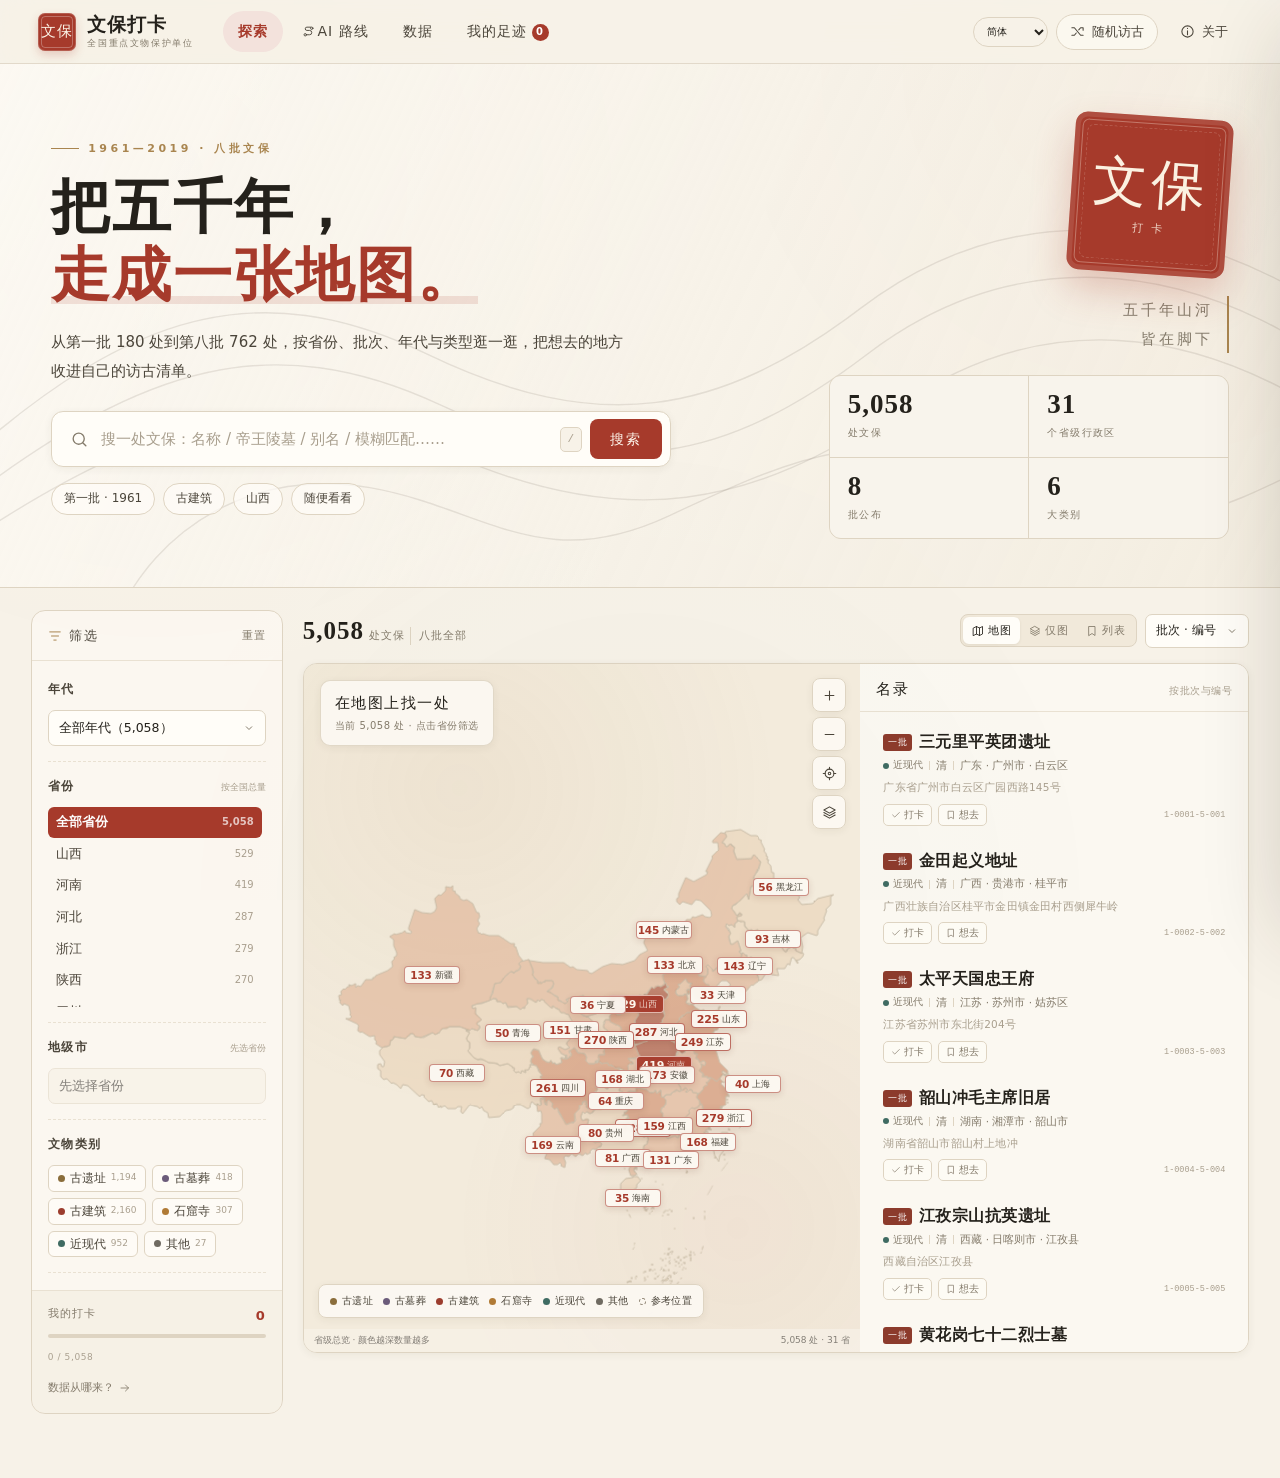
==== commit 02553883: "Add files via upload" ====
--- a/index.html
+++ b/index.html
@@ -112,7 +112,7 @@
           <p class="hero-lead">从第一批 180 处到第八批 762 处，按省份、批次、年代与类型逛一逛，把想去的地方收进自己的访古清单。</p>
           <form class="hero-search" id="searchForm" role="search">
             <svg class="search-icon"><use href="#i-search"/></svg>
-            <input id="searchInput" type="search" autocomplete="off" placeholder="搜一处文保：名称 / 别名 / 模糊匹配……" aria-label="搜索全国重点文物保护单位">
+            <input id="searchInput" type="search" autocomplete="off" placeholder="搜一处文保：名称 / 帝王陵墓 / 别名 / 模糊匹配……" aria-label="搜索全国重点文物保护单位">
             <kbd>/</kbd>
             <button type="submit" class="search-go">搜索</button>
           </form>
